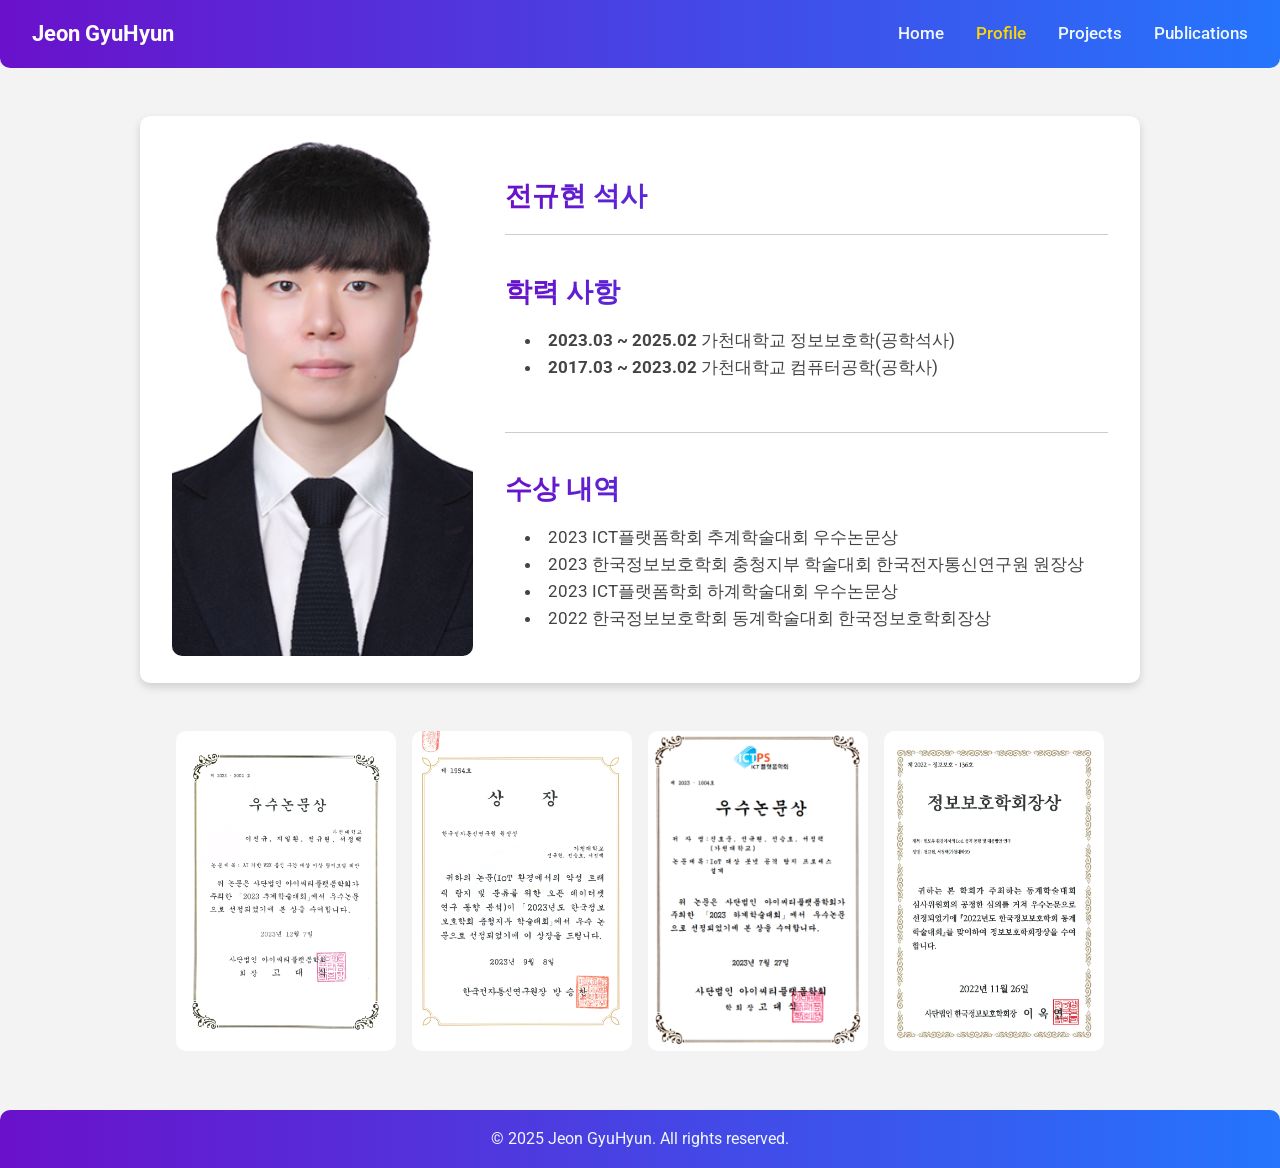
==== profile.html @ 3834010a "Add files via upload" ====
<!DOCTYPE html>
<html lang="en">
<head>
  <meta charset="UTF-8">
  <meta name="viewport" content="width=device-width, initial-scale=1.0">
  <title>Jeon GyuHyun | Profile</title>
  <!-- Google Fonts: Roboto -->
  <link href="https://fonts.googleapis.com/css2?family=Roboto:wght@300;400;500;700&display=swap" rel="stylesheet">
  <link rel="stylesheet" href="style.css">
</head>
<body>
  <!-- Header & Navigation (index.html과 동일) -->
  <header>
    <nav class="navbar">
      <div class="logo">Jeon GyuHyun</div>
      <ul class="nav-links" id="navLinks">
        <li><a href="index.html">Home</a></li>
        <li><a href="profile.html" class="active">Profile</a></li>
        <li><a href="projects.html">Projects</a></li>
        <li><a href="publications.html">Publications</a></li>
      </ul>
      <div class="hamburger" id="hamburger">☰</div>
    </nav>
  </header>

  <!-- Profile Section -->
  <section class="profile">
    <div class="profile-container">
      <!-- 왼쪽: 사진 -->
      <div class="profile-left">
        <img src="picture/picture11.jpg" alt="Profile Picture">
        
      </div>
      
      <!-- 오른쪽: 학력 & 수상 -->
      <div class="profile-right">
        <br>
        <h2>전규현 석사</h2>
        <hr class="divider">

        <h2>학력 사항</h2>
        <ul>
<ul>
  <li style="padding-left: 2ch;"><b>2023.03 ~ 2025.02</b> 가천대학교 정보보호학(공학석사)</li>
  <li style="padding-left: 2ch;"><b>2017.03 ~ 2023.02</b> 가천대학교 컴퓨터공학(공학사)</li>
</ul>
        </ul>
        <hr class="divider">
        
        <h2>수상 내역</h2>
        <ul>
          <li style="padding-left: 2ch;">2023 ICT플랫폼학회 추계학술대회 우수논문상</li>
          <li style="padding-left: 2ch;">2023 한국정보보호학회 충청지부 학술대회 한국전자통신연구원 원장상</li>
          <li style="padding-left: 2ch;">2023 ICT플랫폼학회 하계학술대회 우수논문상</li>
          <li style="padding-left: 2ch;">2022 한국정보보호학회 동계학술대회 한국정보호학회장상</li>
          
        </ul>
        
      </div>
      
    </div>
    <br>
  </section>
<!-- Project Images Section -->
<section class="project-images">
  <div class="image-container">
    <img src="picture/picture12.png" alt="Project 12">
    <img src="picture/picture13.png" alt="Project 13">
    <img src="picture/picture14.png" alt="Project 14">
    <img src="picture/picture15.png" alt="Project 15">
  </div>
</section>

<br>
  <!-- Footer -->
  <footer>
    <p>© 2025 Jeon GyuHyun. All rights reserved.</p>
  </footer>

  <!-- JS: Hamburger Menu -->
  <script>
    const hamburger = document.getElementById("hamburger");
    const navLinks = document.getElementById("navLinks");
    hamburger.addEventListener("click", () => {
      navLinks.classList.toggle("active");
    });
  </script>
</body>
</html>
---- style.css ----
/* Global */
* {
    margin: 0;
    padding: 0;
    box-sizing: border-box;
  }
  
/* 주요 섹션에 그림자와 여백 적용 */
.hero, 
.about, 
.research, 
.profile {
    box-shadow: 0 4px 8px rgba(0,0,0,0.15); /* 그림자 더 굵게 */
    border-radius: 10px; /* 모서리 둥글게 */
    padding: 2rem; /* 안쪽 여백 추가 */
    background-color: #fff; /* 그림자 대비 */
    margin-bottom: 2rem; /* 아래 여백 확보 */
}
  
  body {
    font-family: 'Roboto', sans-serif;
    color: #333;
    background: #f3f3f3;
    line-height: 1.6;
    font-size: 1.05rem; /* 기존보다 조금 크게 */
    padding-top: 68px; /* navbar 높이에 맞춰 padding 조정 */
    
    
  }
  
  /* Navbar */
  .navbar {
    display: flex;
    justify-content: space-between;
    align-items: center;
    background: linear-gradient(90deg, #6a11cb, #2575fc);
    padding: 1rem 2rem;
    position: fixed;   /* sticky → fixed 변경 */
    top: 0;
    left: 0;
    width: 100%;       /* 화면 전체 폭 차지 */
    z-index: 1000;
    border-radius: 0 0 10px 10px;
}
  
  .logo {
    color: #fff;
    font-weight: 700;
    font-size: 1.4rem; /* 로고 폰트 살짝 확대 */
  }
  
  .nav-links {
    list-style: none;
    display: flex;
    gap: 2rem;
  }
  
  .nav-links a {
    text-decoration: none;
    color: #f0f8ff;
    font-weight: 500;
    transition: color 0.3s ease;
  }
  
  .nav-links a:hover,
  .nav-links a.active {
    color: #ffd700;
  }
  
  .hamburger {
    display: none;
    font-size: 1.8rem;
    color: #fff;
    cursor: pointer;
  }
  
/* Hero Section */
.hero {
    text-align: center;
    padding: 3rem 2rem; /* 여백 더 줄임 */
    background: linear-gradient(135deg, #00c6ff, #0072ff);
    color: white;
  }
  /* Hero Highlight */
.hero .highlight {
    background: linear-gradient(90deg, #ff7e5f, #feb47b); /* 그라데이션 배경 */
    -webkit-background-clip: text;
    -webkit-text-fill-color: transparent;
    font-weight: 700;
}

  .hero h1 {
    font-size: 2.7rem;
    margin-bottom: 0.8rem;
    font-weight: 700;
  }
  
  .hero p {
    font-size: 1.3rem;
  }
  
/* Slider Section */
.slider {
    position: relative;
    max-width: 900px;
    margin: 2rem auto;
    overflow: hidden;
    border-radius: 10px;
    /* 이미지 비율에 따라 높이 자동 조정 */
}

.slides {
    display: flex;
    transition: transform 0.5s ease-in-out;
}

.slides img {
    width: 100%;      /* 컨테이너 폭에 맞춤 */
    height: auto;     /* 비율 유지 */
    max-height: 450px; /* 최대 높이 제한 */
    flex-shrink: 0;
    display: block;
    border-radius: 10px;
    object-fit: contain; /* 세로로 긴 이미지도 잘리지 않고 보여줌 */
}
  
  /* 좌우 버튼 */
  .prev, .next {
    position: absolute;
    top: 50%;
    transform: translateY(-50%);
    background-color: rgba(0,0,0,0.5);
    color: white;
    border: none;
    padding: 0.5rem 1rem;
    cursor: pointer;
    border-radius: 5px;
  }
  
  .prev { left: 10px; }
  .next { right: 10px; }
  
  .prev:hover, .next:hover {
    background-color: rgba(0,0,0,0.8);
  }
  
  /* 도트 버튼 */
  .dots {
    text-align: center;
    margin-top: 1rem;
  }
  
  .dot {
    display: inline-block;
    width: 12px;
    height: 12px;
    margin: 0 5px;
    background-color: #bbb;
    border-radius: 50%;
    cursor: pointer;
    transition: background-color 0.3s;
  }
  
  .dot.active {
    background-color: #717171;
  }
  
  /* Responsive */
  @media (max-width: 768px) {
    .slides img {
      max-height: 250px;
      width: 100%;
      height: auto;
    }
  }
  
  /* About Section */
  .about, .research {
    max-width: 900px;
    margin: 3rem auto;
    padding: 0 2rem;
    font-size: 1.05rem; /* 전체 폰트 확대 */
  }
  
  .about h2, .research h2 {
    font-size: 1.9rem; /* 제목 확대 */
    margin-bottom: 1rem;
    background: linear-gradient(90deg, #6a11cb, #2575fc);
    -webkit-background-clip: text;
    -webkit-text-fill-color: transparent;
  }
  
  .about p, .research ul {
    font-size: 1.05rem;
    color: #444;
  }
  
  .research ul {
    list-style: disc inside;
  }
  
  /* Footer */
  footer {
    text-align: center;
    padding: 1rem;
    background: linear-gradient(90deg, #6a11cb, #2575fc);
    color: #f0f8ff;
    font-size: 1rem; /* 전체 폰트 확대 */
    border-radius: 10px 10px 0 0;
  }
  
  /* Responsive */
  @media (max-width: 768px) {
    .nav-links {
      position: absolute;
      top: 70px;
      right: 0;
      background: linear-gradient(90deg, #6a11cb, #2575fc);
      flex-direction: column;
      width: 220px;
      display: none;
      padding: 1rem;
      border-radius: 8px;
    }
  
    .nav-links.active {
      display: flex;
    }
  
    .hamburger {
      display: block;
    }
  
    .hero h1 {
      font-size: 2.3rem; /* 모바일에서도 폰트 조정 */
    }
  
    .hero p {
      font-size: 1.1rem;
    }
  }
  
  /* Profile Section */
.profile {
    max-width: 1000px;
    margin: 3rem auto;
    padding: 0 2rem;
}

.profile-container {
    display: flex;
    gap: 2rem;
    align-items: stretch; /* 컨테이너 높이 맞춤 */
}

.profile-left {
    flex: 1;
}

.profile-left img {
    width: 100%;
    height: 100%;
    object-fit: cover;
    border-radius: 10px;
    display: block; /* inline-block으로 생기는 간격 제거 */
}

.profile-right {
    flex: 2;
    display: flex;
    flex-direction: column;
    justify-content: center; /* 수직 중앙 정렬 */
}

.profile-right h2 {
    font-size: 1.7rem;
    margin-bottom: 0.8rem;
    background: linear-gradient(90deg, #6a11cb, #2575fc);
    -webkit-background-clip: text;
    -webkit-text-fill-color: transparent;
}

.profile-right ul {
    list-style: disc inside;
    margin-bottom: 1.5rem;
    font-size: 1.05rem;
    color: #444;
}

/* Responsive: 모바일에서는 세로 정렬 */
@media (max-width: 768px) {
    .profile-container {
        flex-direction: column;
        align-items: center;
    }

    .profile-right h2 {
        text-align: center;
    }

    .profile-right ul {
        text-align: left;
    }

    .profile-left img {
        max-width: 300px;
        margin-bottom: 2rem;
    }
}

.publication {
    max-width: 1000px;
    margin: 1rem auto;
    padding: 0 2rem;
    
}

.publication h2 {
    font-size: 1.7rem;
    margin-bottom: 1rem;
    background: linear-gradient(90deg, #6a11cb, #2575fc);
    -webkit-background-clip: text;
    -webkit-text-fill-color: transparent;
}

.publication table {
    width: 100%;
    border-collapse: collapse;
    margin-bottom: 2rem;
    background-color: #fff;
    box-shadow: 0 4px 8px rgba(0,0,0,0.1);
    border-radius: 8px;
    overflow: hidden;
    border: 1px solid #c0c0c0;
    font-family: 'Malgun Gothic', '맑은 고딕', sans-serif; /* 전체 테이블 글꼴 */
}

.publication th, 
.publication td {
    padding: 0.8rem;
    text-align: center;
    border: 1px solid #c0c0c0;
}

.publication td:nth-child(2),
.publication th:nth-child(2) {
  min-width: 120px;  /* 원하는 최소 너비 설정 */
}

.publication th {
    background-color: #dceaff;
    font-weight: 700; /* 볼드체 */
    font-family: 'Malgun Gothic', '맑은 고딕', sans-serif; /* 헤더도 맑은 고딕 */
}

.publication tr:last-child td {
    border-bottom: 1px solid #c0c0c0; /* 마지막 행 선 유지 */
}

.publication tbody td {
    font-size: 0.9rem; /* 기본보다 약간 작게 */
    padding: 0.4rem 0.6rem; /* 위아래, 좌우 여백 축소 */
}

.publication th {
    padding: 0.6rem 0.8rem; /* 헤더 여백은 약간 유지 */
}

/* 모바일 반응형 */
@media (max-width: 768px) {
    .publication table, .publication th, .publication td {
        display: block;
        width: 100%;
    }
    .publication th {
        background-color: transparent;
        font-weight: 700;
    }
    .publication td {
        border: none;
        padding-left: 50%;
        position: relative;
    }
    .publication td::before {
        content: attr(data-label);
        position: absolute;
        left: 0;
        width: 50%;
        padding-left: 0.8rem;
        font-weight: 700;
        white-space: nowrap;
    }
}

    /* Publication list styling */
.publication-list {
  list-style: disc;       /* bullet 사용 */
  list-style-position: outside;  /* 밖으로 배치 */
  padding-left: 2em;      /* bullet과 글자 들여쓰기 */
  margin-bottom: 2rem;
}

.publication-list li {
  font-size: 0.9em;
  line-height: 1.5;
}

    .publication-list li strong {
      font-weight: bold;      /* 전규현 / GyuHyun Jeon 볼드체 */
    }

    h2 {
      margin-top: 2rem;
      margin-bottom: 1rem;
    }

    .project-images {
    max-width: 1000px;
    margin: 2rem auto;
}

.project-images .image-container {
    display: flex;
    gap: 1rem;          /* 사진 사이 간격 */
    justify-content: center; /* 가운데 정렬 */
    flex-wrap: wrap;     /* 화면 좁으면 자동 줄바꿈 */
}

.project-images .image-container img {
    width: 22%;          /* 4장 나란히 보여주기 */
    height: auto;
    border-radius: 10px;
    object-fit: cover;
}

.divider {
  border: none;
  border-top: 1px solid #ccc; /* 연한 회색 줄 */
  margin: 0.2rem 0;             /* 위아래 여백 */
}
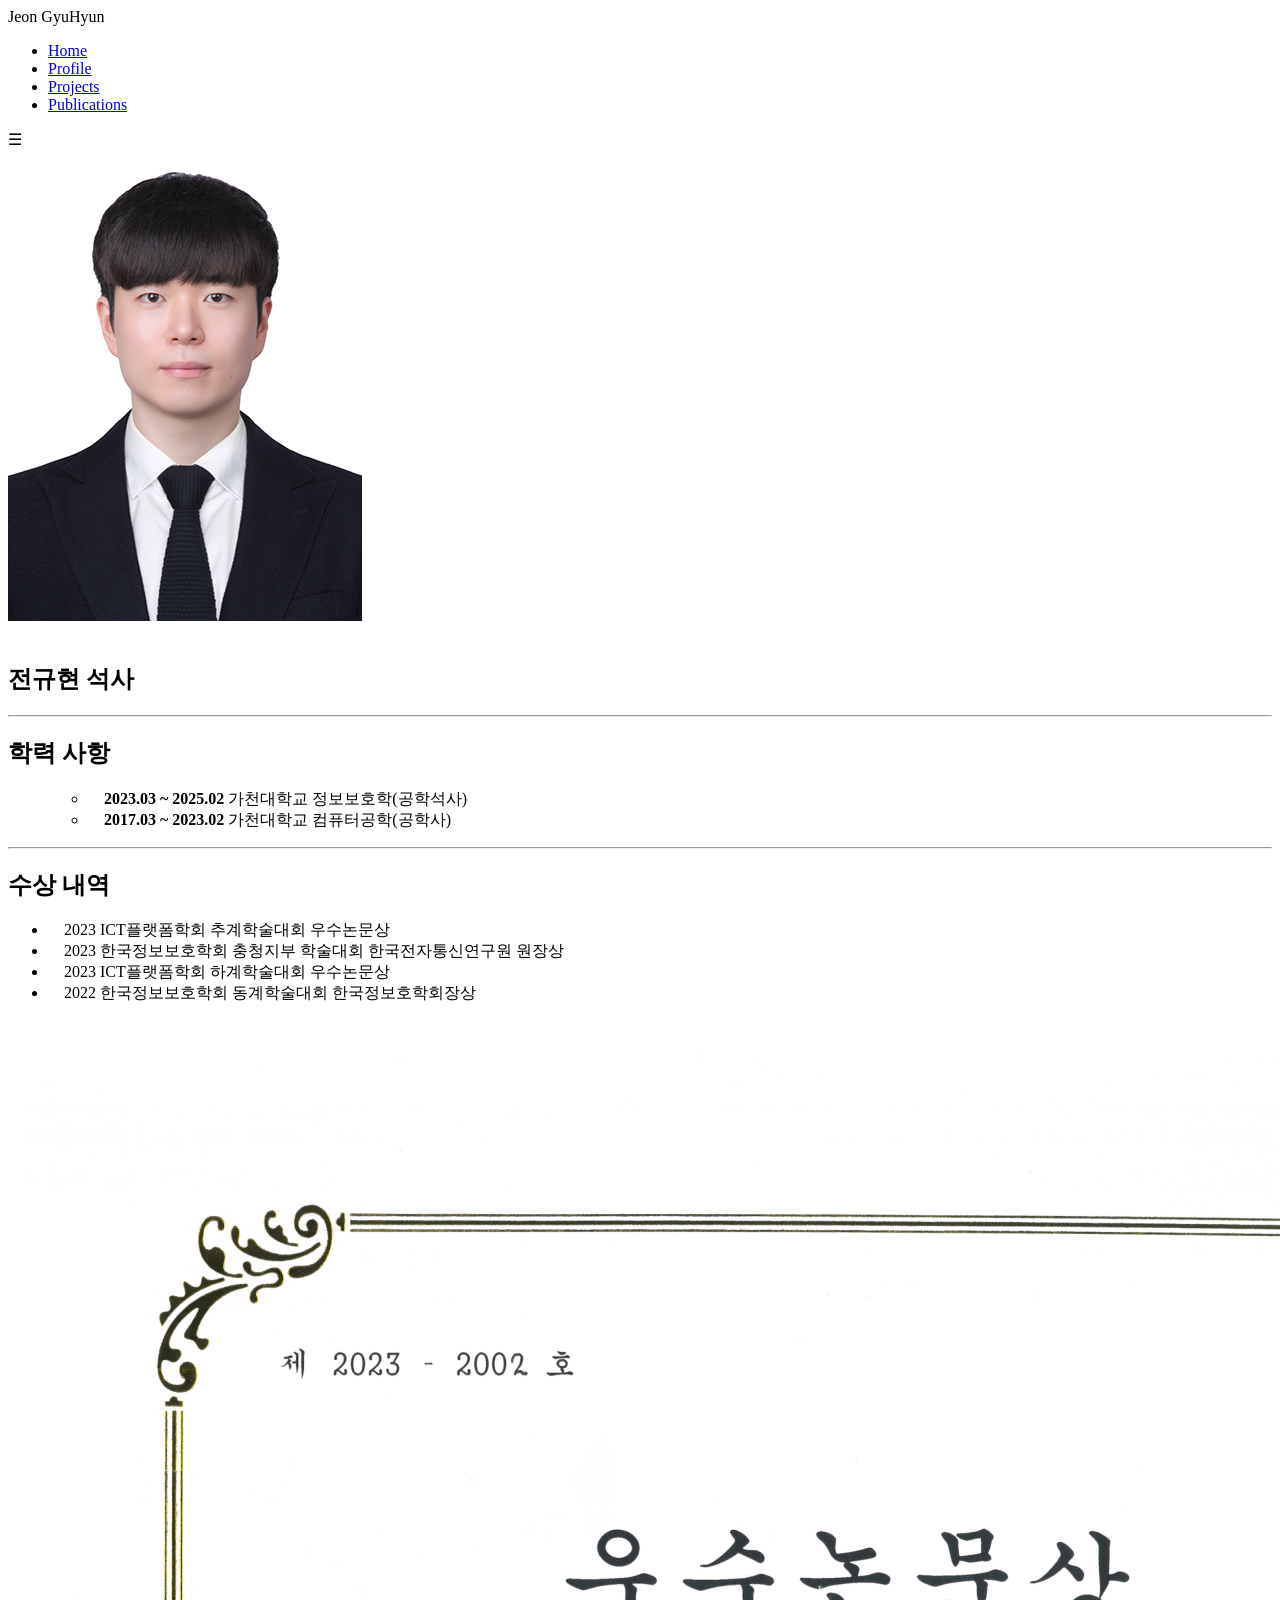
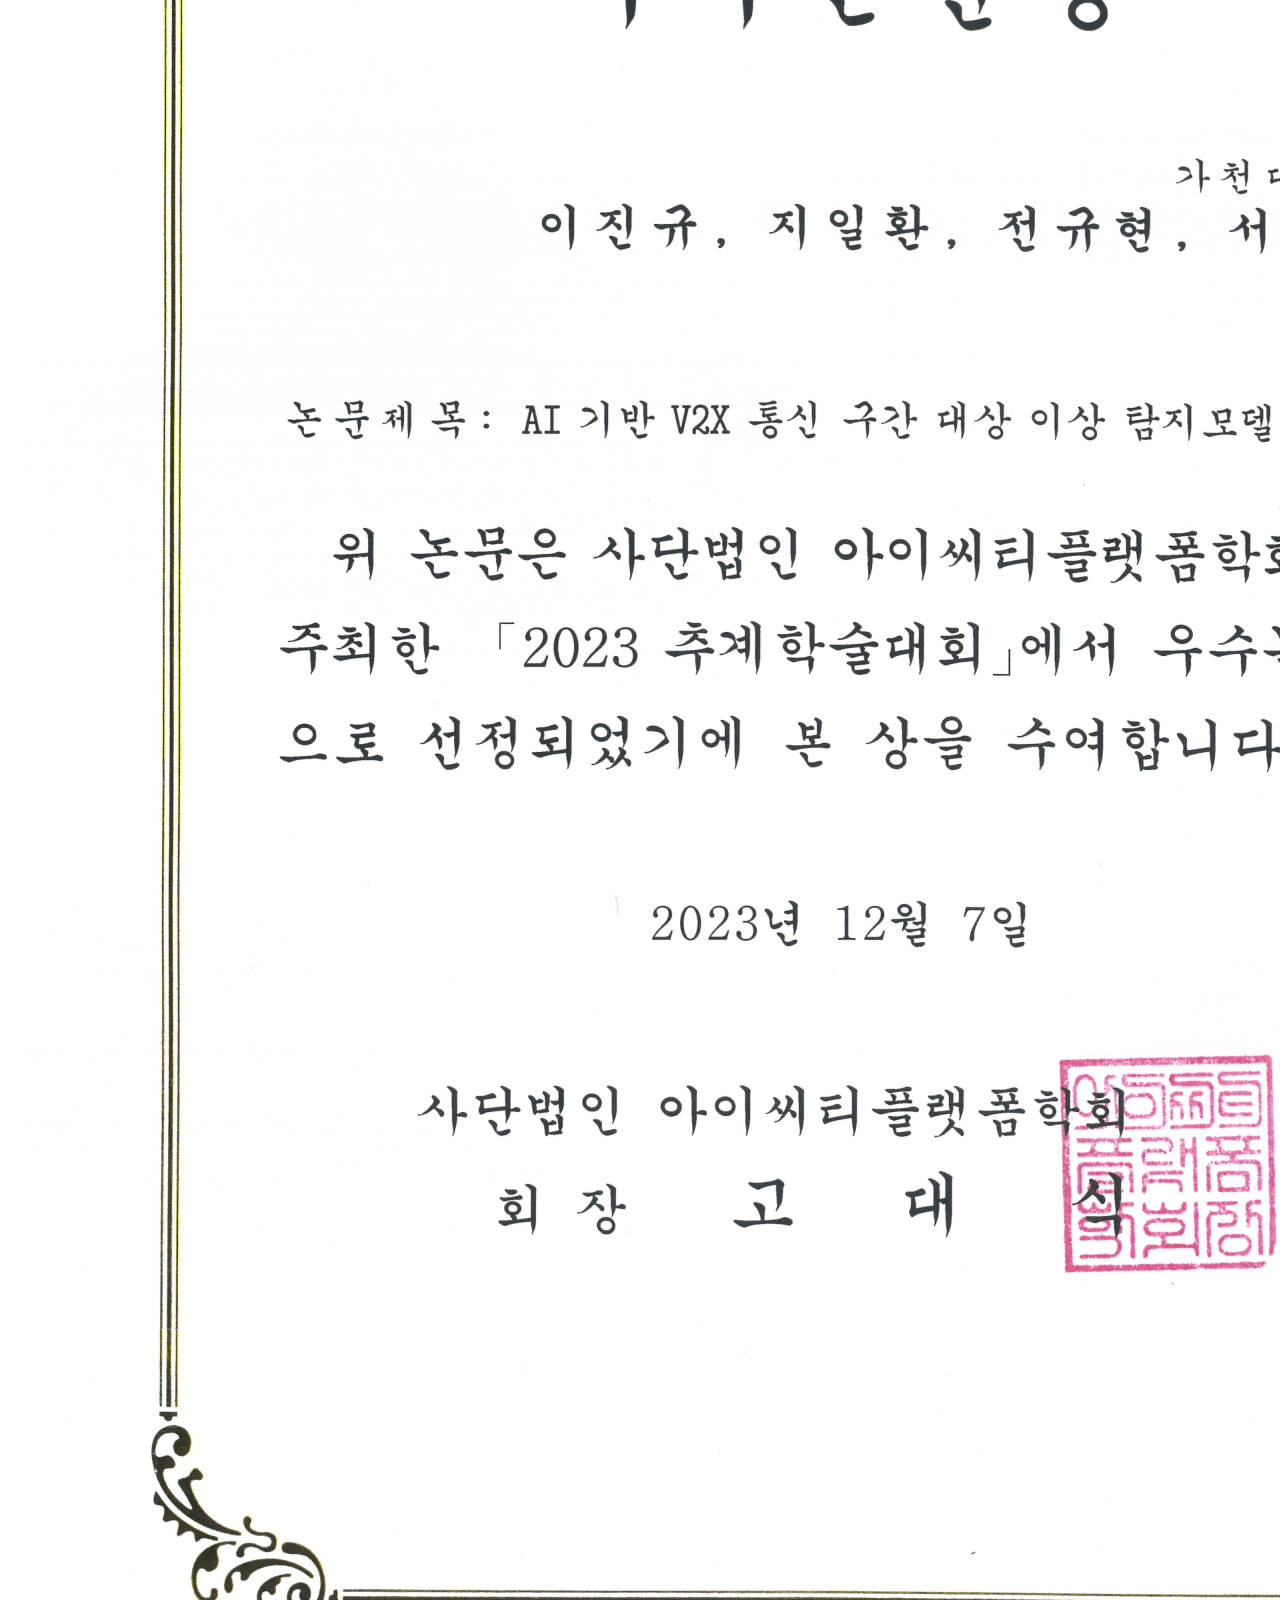
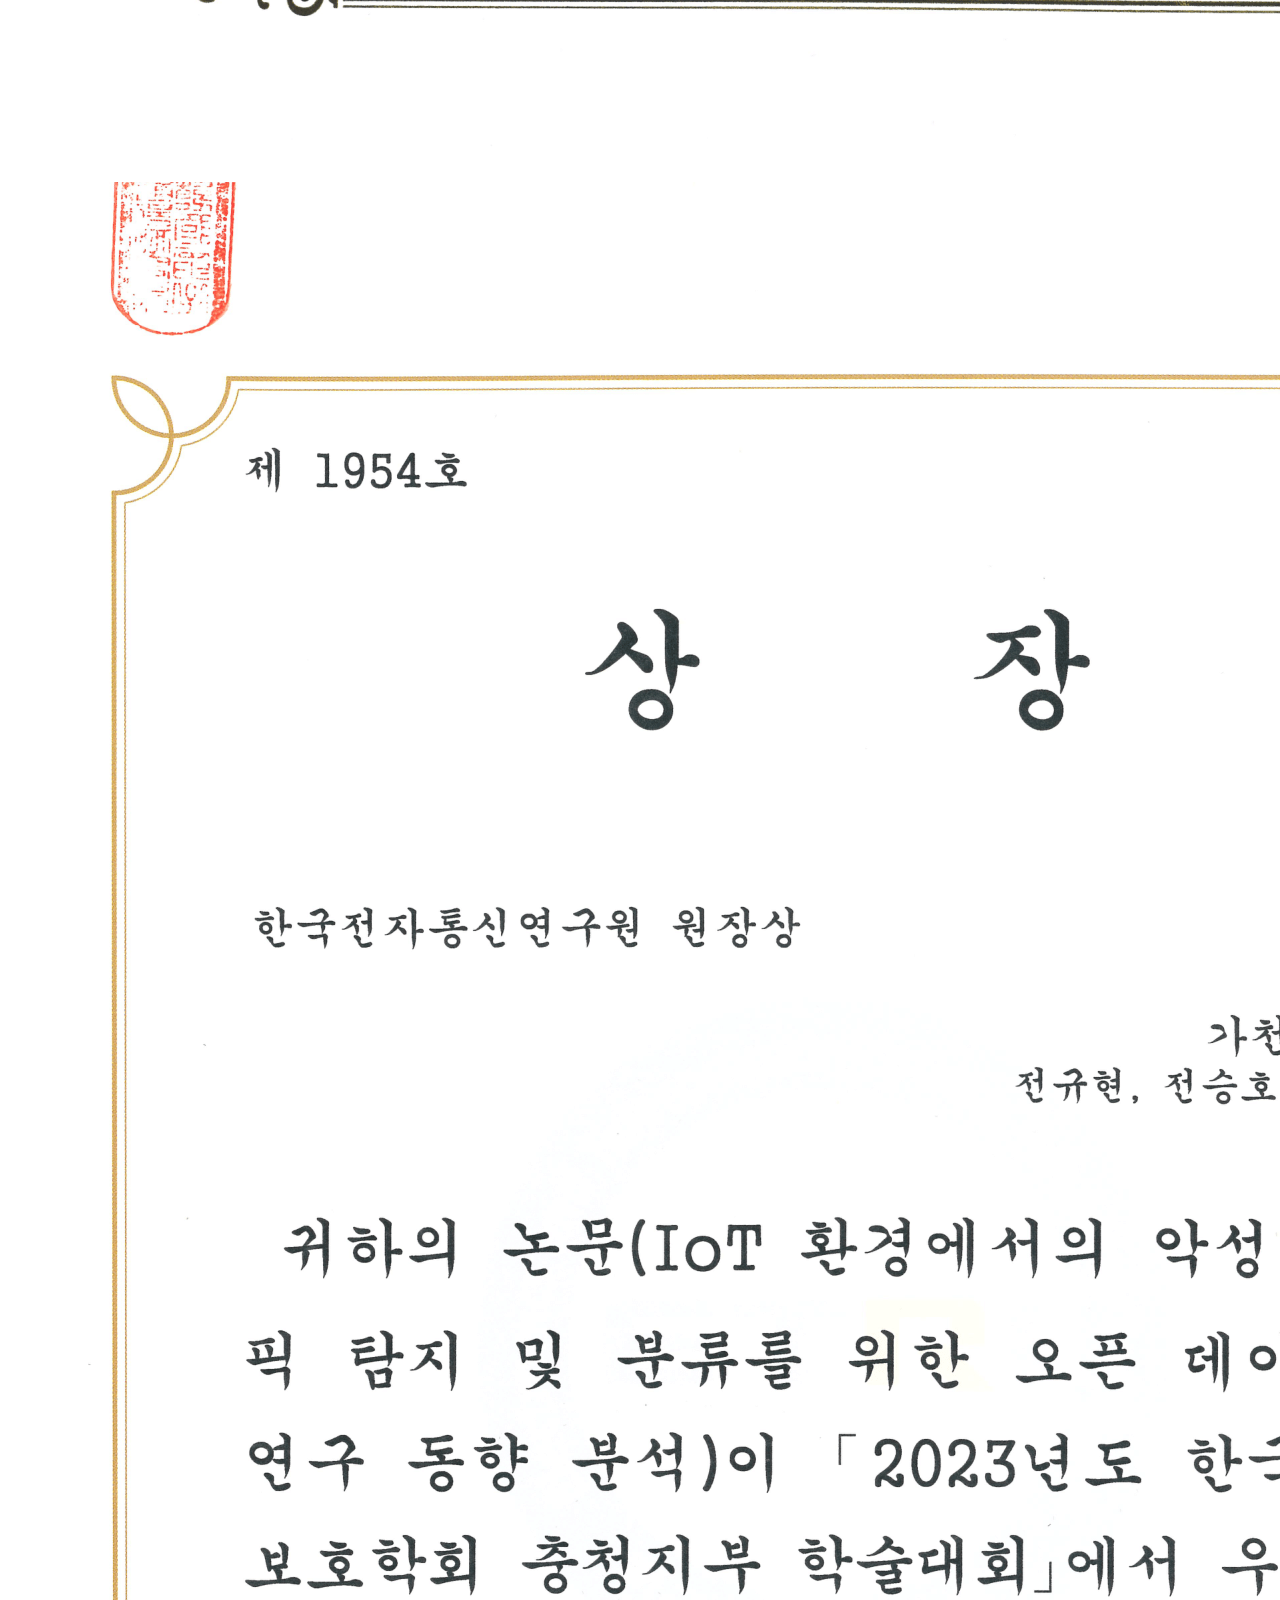
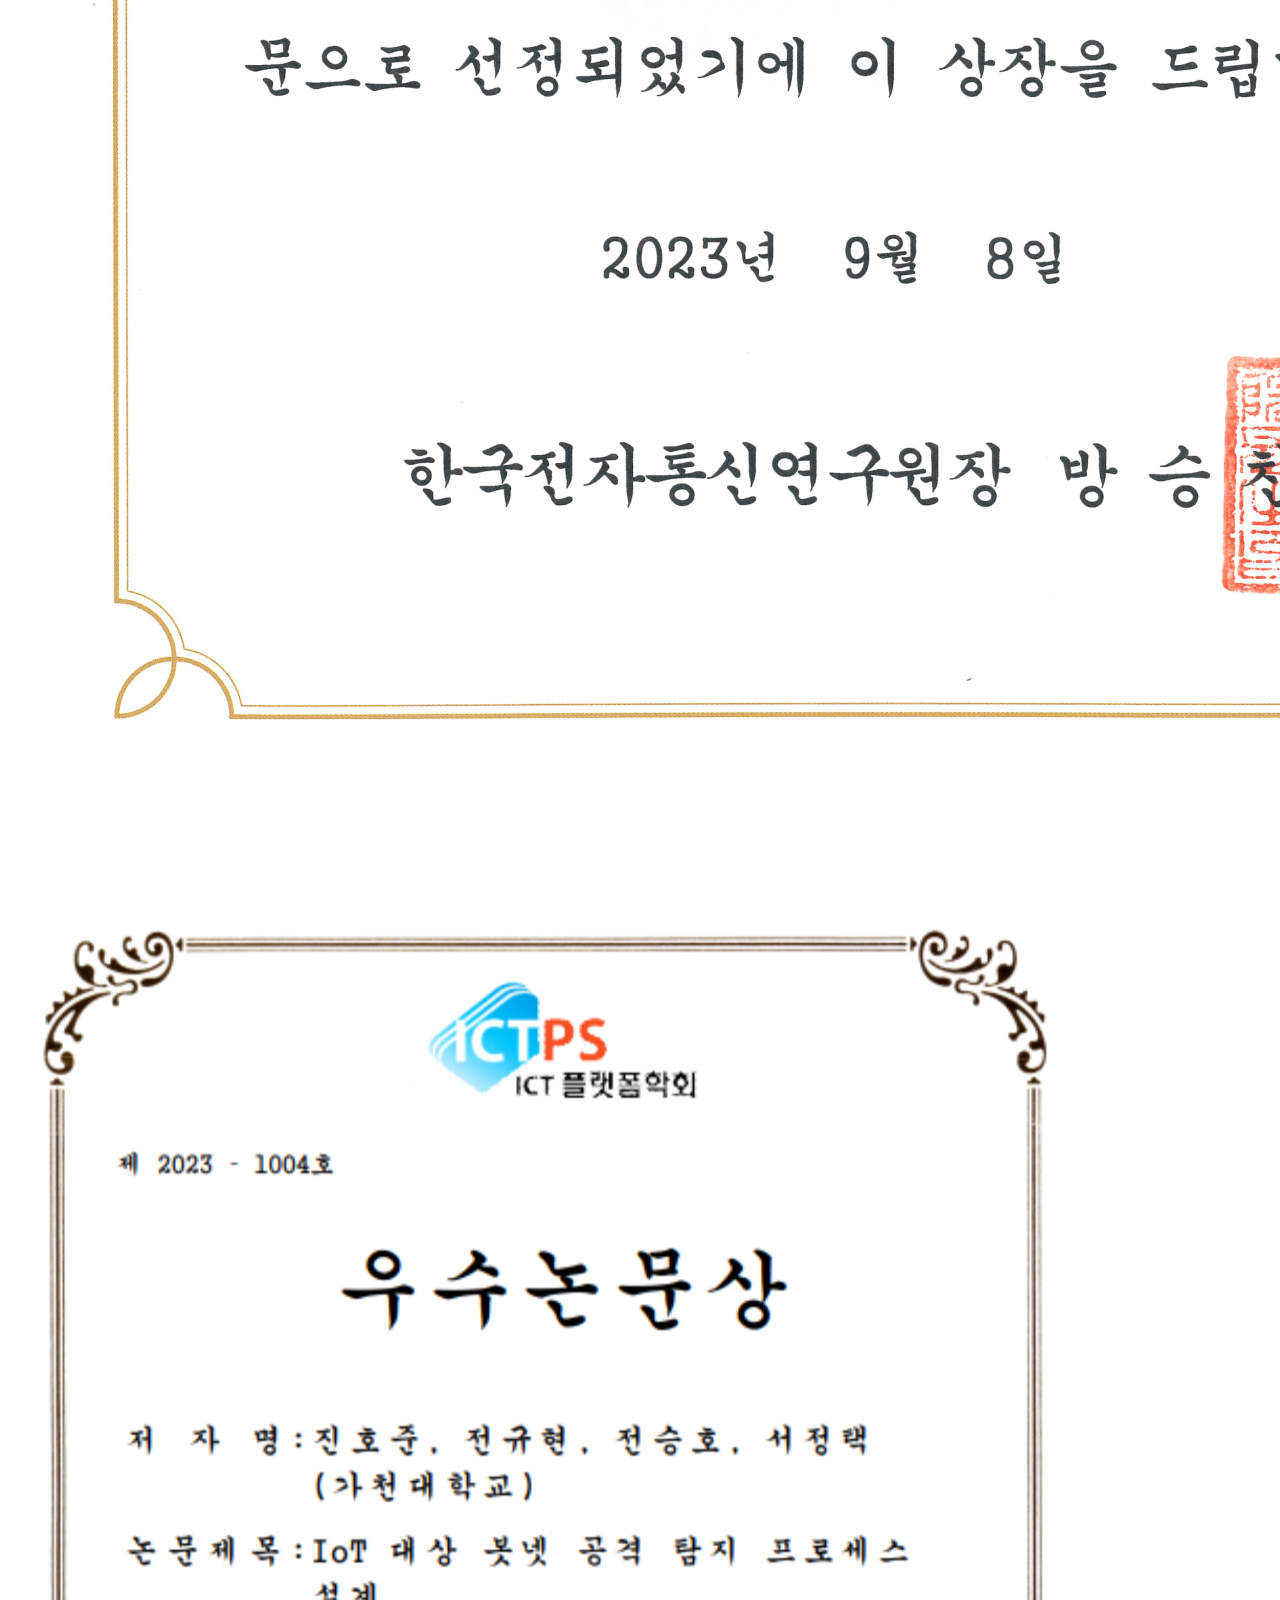
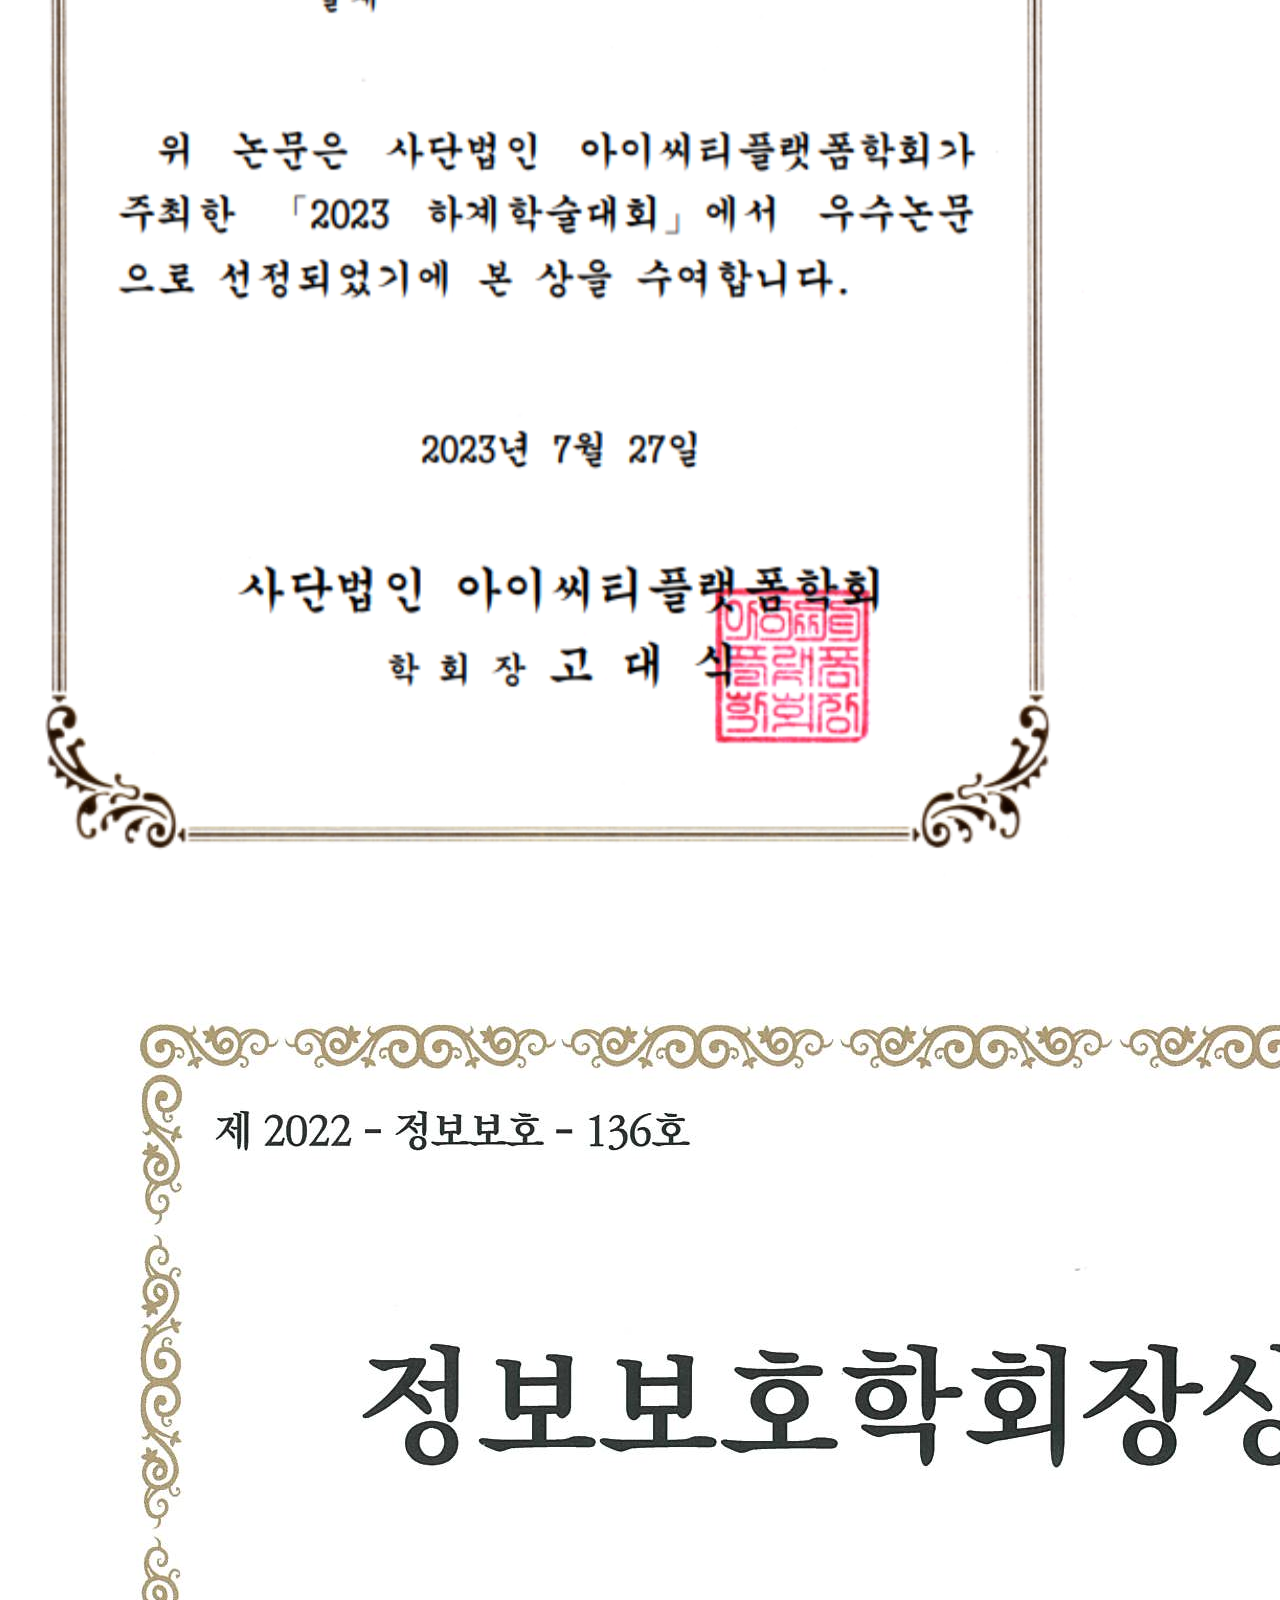
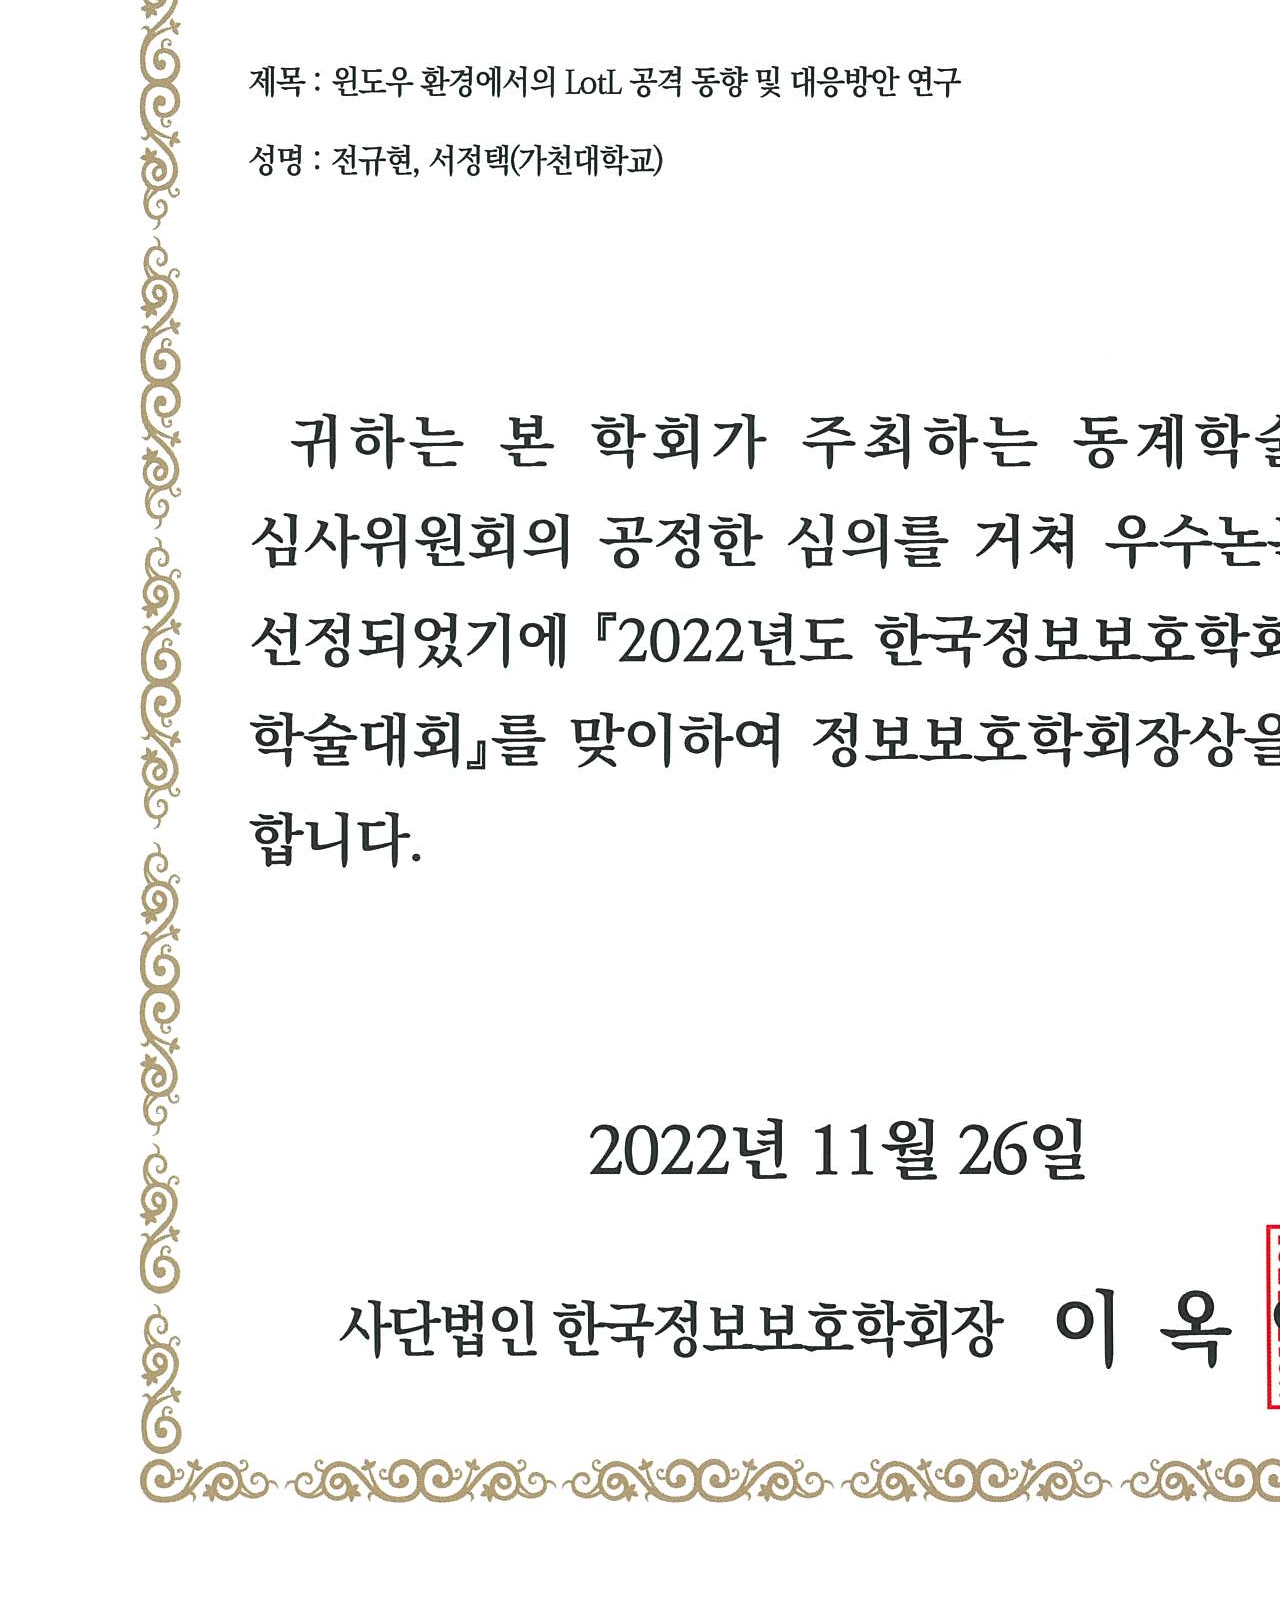
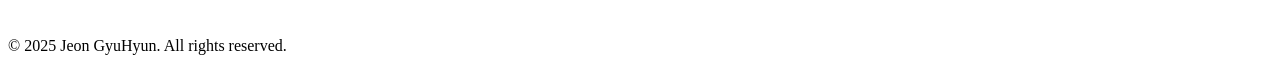
==== commit efc322d7: "Add files via upload" ====
--- a/profile.html
+++ b/profile.html
@@ -84,6 +84,10 @@
     hamburger.addEventListener("click", () => {
       navLinks.classList.toggle("active");
     });
+  document.querySelector('.logo').addEventListener('click', function() {
+    window.location.href = 'https://jghyun.github.io/';
+  });
+    
   </script>
 </body>
 </html>
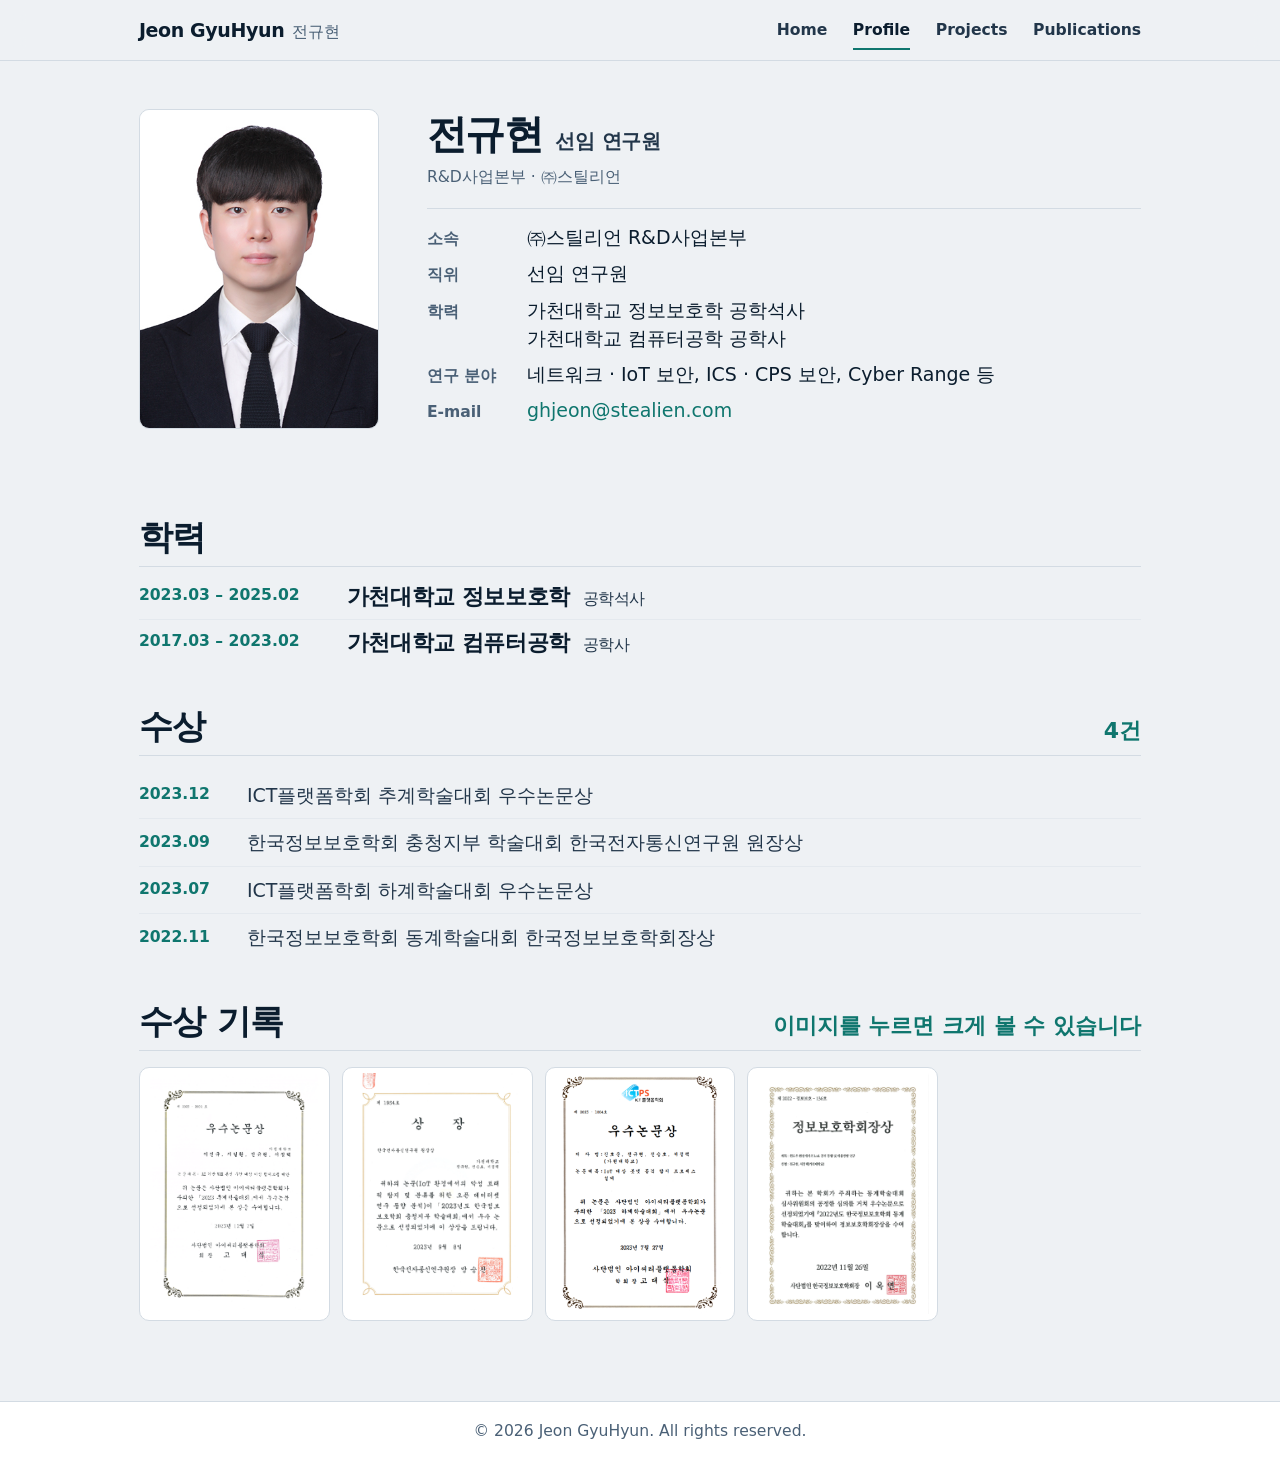
==== commit cf5e586b: "Add files via upload" ====
--- a/profile.html
+++ b/profile.html
@@ -1,93 +1,143 @@
-<!DOCTYPE html>
-<html lang="en">
-<head>
-  <meta charset="UTF-8">
-  <meta name="viewport" content="width=device-width, initial-scale=1.0">
-  <title>Jeon GyuHyun | Profile</title>
-  <!-- Google Fonts: Roboto -->
-  <link href="https://fonts.googleapis.com/css2?family=Roboto:wght@300;400;500;700&display=swap" rel="stylesheet">
-  <link rel="stylesheet" href="style.css">
-</head>
-<body>
-  <!-- Header & Navigation (index.html과 동일) -->
-  <header>
-    <nav class="navbar">
-      <div class="logo">Jeon GyuHyun</div>
-      <ul class="nav-links" id="navLinks">
-        <li><a href="index.html">Home</a></li>
-        <li><a href="profile.html" class="active">Profile</a></li>
-        <li><a href="projects.html">Projects</a></li>
-        <li><a href="publications.html">Publications</a></li>
-      </ul>
-      <div class="hamburger" id="hamburger">☰</div>
-    </nav>
-  </header>
-
-  <!-- Profile Section -->
-  <section class="profile">
-    <div class="profile-container">
-      <!-- 왼쪽: 사진 -->
-      <div class="profile-left">
-        <img src="picture/picture11.jpg" alt="Profile Picture">
-        
-      </div>
-      
-      <!-- 오른쪽: 학력 & 수상 -->
-      <div class="profile-right">
-        <br>
-        <h2>전규현 석사</h2>
-        <hr class="divider">
-
-        <h2>학력 사항</h2>
-        <ul>
-<ul>
-  <li style="padding-left: 2ch;"><b>2023.03 ~ 2025.02</b> 가천대학교 정보보호학(공학석사)</li>
-  <li style="padding-left: 2ch;"><b>2017.03 ~ 2023.02</b> 가천대학교 컴퓨터공학(공학사)</li>
-</ul>
-        </ul>
-        <hr class="divider">
-        
-        <h2>수상 내역</h2>
-        <ul>
-          <li style="padding-left: 2ch;">2023 ICT플랫폼학회 추계학술대회 우수논문상</li>
-          <li style="padding-left: 2ch;">2023 한국정보보호학회 충청지부 학술대회 한국전자통신연구원 원장상</li>
-          <li style="padding-left: 2ch;">2023 ICT플랫폼학회 하계학술대회 우수논문상</li>
-          <li style="padding-left: 2ch;">2022 한국정보보호학회 동계학술대회 한국정보호학회장상</li>
-          
-        </ul>
-        
-      </div>
-      
-    </div>
-    <br>
-  </section>
-<!-- Project Images Section -->
-<section class="project-images">
-  <div class="image-container">
-    <img src="picture/picture12.png" alt="Project 12">
-    <img src="picture/picture13.png" alt="Project 13">
-    <img src="picture/picture14.png" alt="Project 14">
-    <img src="picture/picture15.png" alt="Project 15">
-  </div>
-</section>
-
-<br>
-  <!-- Footer -->
-  <footer>
-    <p>© 2025 Jeon GyuHyun. All rights reserved.</p>
-  </footer>
-
-  <!-- JS: Hamburger Menu -->
-  <script>
-    const hamburger = document.getElementById("hamburger");
-    const navLinks = document.getElementById("navLinks");
-    hamburger.addEventListener("click", () => {
-      navLinks.classList.toggle("active");
-    });
-  document.querySelector('.logo').addEventListener('click', function() {
-    window.location.href = 'https://jghyun.github.io/';
-  });
-    
-  </script>
-</body>
-</html>+<!DOCTYPE html>
+<html lang="ko">
+<head>
+<meta charset="utf-8">
+<meta name="viewport" content="width=device-width, initial-scale=1">
+<title>전규현 | Profile</title>
+<meta name="description" content="전규현의 학력, 수상 내역 및 활동 기록.">
+<meta name="theme-color" content="#0b1d2e">
+<link rel="stylesheet" href="style.css?v=20260913">
+</head>
+<body>
+
+<a class="skip" href="#main">본문으로 건너뛰기</a>
+
+<header class="bar">
+  <div class="wrap bar__inner">
+    <a class="brand" href="index.html">Jeon GyuHyun <span>전규현</span></a>
+
+    <button class="nav-toggle" type="button" data-nav-toggle aria-expanded="false" aria-controls="site-nav" aria-label="메뉴 열기">
+      <span></span>
+    </button>
+
+    <nav class="nav" id="site-nav" aria-label="주요 메뉴">
+      <ul>
+        <li><a href="index.html">Home</a></li>
+        <li><a href="profile.html" aria-current="page">Profile</a></li>
+        <li><a href="projects.html">Projects</a></li>
+        <li><a href="publications.html">Publications</a></li>
+      </ul>
+    </nav>
+  </div>
+</header>
+<div class="scrim" data-scrim aria-hidden="true"></div>
+
+<main id="main">
+
+  <div class="wrap pcard">
+    <img class="pcard__photo" src="picture/picture11.jpg" alt="전규현 프로필 사진">
+
+    <div>
+      <h1 class="pcard__name">전규현 <span class="pcard__title">선임 연구원</span></h1>
+      <p class="pcard__role">R&amp;D사업본부 · ㈜스틸리언</p>
+      <dl class="pcard__info">
+        <div><dt>소속</dt><dd>㈜스틸리언 R&amp;D사업본부</dd></div>
+        <div><dt>직위</dt><dd>선임 연구원</dd></div>
+        <div><dt>학력</dt><dd>가천대학교 정보보호학 공학석사<br>가천대학교 컴퓨터공학 공학사</dd></div>
+        <div><dt>연구 분야</dt><dd>네트워크 · IoT 보안, ICS · CPS 보안, Cyber Range 등</dd></div>
+        <div><dt>E-mail</dt><dd><span class="email">ghjeon@stealien.com</span></dd></div>
+      </dl>
+    </div>
+  </div>
+
+  <section class="section">
+    <div class="wrap">
+      <div class="section__head">
+        <h2>학력</h2>
+      </div>
+
+      <ul class="timeline">
+        <li>
+          <time datetime="2023-03/2025-02">2023.03 &ndash; 2025.02</time>
+          <div>
+            <h3>가천대학교 정보보호학 <span class="degree">공학석사</span></h3>
+          </div>
+        </li>
+        <li>
+          <time datetime="2017-03/2023-02">2017.03 &ndash; 2023.02</time>
+          <div>
+            <h3>가천대학교 컴퓨터공학 <span class="degree">공학사</span></h3>
+          </div>
+        </li>
+      </ul>
+    </div>
+  </section>
+
+  <section class="section">
+    <div class="wrap">
+      <div class="section__head">
+        <h2>수상</h2>
+        <p>4건</p>
+      </div>
+
+      <ul class="awards">
+        <li>
+          <b class="num">2023.12</b>
+          <span>ICT플랫폼학회 추계학술대회 우수논문상</span>
+        </li>
+        <li>
+          <b class="num">2023.09</b>
+          <span>한국정보보호학회 충청지부 학술대회 한국전자통신연구원 원장상</span>
+        </li>
+        <li>
+          <b class="num">2023.07</b>
+          <span>ICT플랫폼학회 하계학술대회 우수논문상</span>
+        </li>
+        <li>
+          <b class="num">2022.11</b>
+          <span>한국정보보호학회 동계학술대회 한국정보보호학회장상</span>
+        </li>
+      </ul>
+    </div>
+  </section>
+
+  <section class="section">
+    <div class="wrap">
+      <div class="section__head">
+        <h2>수상 기록</h2>
+        <p>이미지를 누르면 크게 볼 수 있습니다</p>
+      </div>
+
+      <div class="gallery" data-gallery>
+        <button type="button" aria-label="기록 사진 1 크게 보기">
+          <img src="picture/picture12.png" alt="2023 ICT플랫폼학회 추계학술대회 우수논문상" loading="lazy">
+        </button>
+        <button type="button" aria-label="기록 사진 2 크게 보기">
+          <img src="picture/picture13.png" alt="2023 한국정보보호학회 충청지부 학술대회 한국전자통신연구원 원장상" loading="lazy">
+        </button>
+        <button type="button" aria-label="기록 사진 3 크게 보기">
+          <img src="picture/picture14.png" alt="2023 ICT플랫폼학회 하계학술대회 우수논문상" loading="lazy">
+        </button>
+        <button type="button" aria-label="기록 사진 4 크게 보기">
+          <img src="picture/picture15.png" alt="2022 한국정보보호학회 동계학술대회 정보보호학회장상" loading="lazy">
+        </button>
+      </div>
+    </div>
+  </section>
+
+</main>
+
+<dialog class="lightbox" data-lightbox aria-label="사진 크게 보기">
+  <button class="lightbox__close" type="button" aria-label="닫기">&times;</button>
+  <img src="" alt="">
+</dialog>
+
+<footer class="foot">
+  <div class="wrap foot__inner">
+    <p>© 2026 Jeon GyuHyun. All rights reserved.</p>
+  </div>
+</footer>
+
+<script src="app.js?v=20260913" defer></script>
+</body>
+</html>
--- a/style.css
+++ b/style.css
@@ -0,0 +1,878 @@
+@import url("https://cdn.jsdelivr.net/gh/orioncactus/pretendard@v1.3.9/dist/web/variable/pretendardvariable-dynamic-subset.min.css");
+
+/* =========================================================
+   Tokens
+   ========================================================= */
+:root {
+  /* palette — drafting paper & navy ink */
+  --ink:        #0b1d2e;
+  --ink-70:     #22364a;
+  --ink-45:     #4a6076;
+  --paper:      #eef1f4;
+  --surface:    #ffffff;
+  --rule:       #d3dbe3;
+  --rule-soft:  #e4e9ee;
+  --signal:     #0f766e;
+  --signal-lo:  #e2efed;
+  --signal-up:  #7fd1c4;
+  --mark:       #1d4ed8;
+  --mark-lo:    #e4ecfb;
+
+  /* dark panel */
+  --panel:      #0b1d2e;
+  --panel-2:    #10293d;
+  --panel-text: #e8eef4;
+  --panel-mute: #b5c6d6;
+  --panel-rule: #1e3c55;
+
+  /* type */
+  --sans: "Pretendard Variable", Pretendard, -apple-system, BlinkMacSystemFont,
+          "Apple SD Gothic Neo", "Segoe UI", "Malgun Gothic", system-ui, sans-serif;
+
+  --fs-display: clamp(2.1rem, 0.9rem + 6vw, 5rem);
+  --fs-h2:      clamp(1.5rem, 1.2rem + 1.2vw, 2.1rem);
+  --fs-h3:      clamp(1.15rem, 1.05rem + 0.45vw, 1.375rem);
+  --fs-body:    clamp(1.0625rem, 1rem + 0.25vw, 1.1875rem);
+  --fs-small:   clamp(0.9rem, 0.86rem + 0.15vw, 0.975rem);
+
+  /* layout */
+  --wrap: 68rem;
+  --gutter: clamp(1.125rem, 0.6rem + 2.6vw, 2.75rem);
+  --bar-h: 3.75rem;
+  --radius: 10px;
+}
+
+/* =========================================================
+   Reset & base
+   ========================================================= */
+*, *::before, *::after { box-sizing: border-box; }
+
+html {
+  -webkit-text-size-adjust: 100%;
+  scroll-behavior: smooth;
+  scroll-padding-top: calc(var(--bar-h) + 1rem);
+}
+
+body {
+  margin: 0;
+  background: var(--paper);
+  color: var(--ink);
+  font-family: var(--sans);
+  font-size: var(--fs-body);
+  line-height: 1.6;
+  /* 한글이 단어 중간에서 끊기지 않도록 */
+  word-break: keep-all;
+  overflow-wrap: break-word;
+  -webkit-font-smoothing: antialiased;
+  text-rendering: optimizeLegibility;
+}
+
+body.is-locked { overflow: hidden; }
+
+h1, h2, h3, h4 {
+  margin: 0;
+  line-height: 1.25;
+  letter-spacing: -0.02em;
+  font-weight: 700;
+  word-break: keep-all;
+}
+
+p { margin: 0; }
+ul, ol { margin: 0; padding: 0; list-style: none; }
+img { max-width: 100%; display: block; }
+
+a {
+  color: var(--signal);
+  text-decoration-thickness: 1px;
+  text-underline-offset: 0.2em;
+}
+a:hover { color: var(--ink); }
+
+:focus-visible {
+  outline: 2px solid var(--signal);
+  outline-offset: 3px;
+  border-radius: 3px;
+}
+
+.skip {
+  position: absolute;
+  left: 0.75rem;
+  top: -4rem;
+  z-index: 200;
+  background: var(--ink);
+  color: #fff;
+  padding: 0.6rem 1rem;
+  border-radius: var(--radius);
+  transition: top 0.15s ease;
+}
+.skip:focus { top: 0.75rem; color: #fff; }
+
+.wrap {
+  width: 100%;
+  max-width: var(--wrap);
+  margin-inline: auto;
+  padding-inline: var(--gutter);
+}
+
+.num { font-variant-numeric: tabular-nums; }
+
+/* =========================================================
+   Top bar
+   ========================================================= */
+.bar {
+  position: sticky;
+  top: 0;
+  z-index: 50;
+  background: rgba(238, 241, 244, 0.86);
+  backdrop-filter: saturate(180%) blur(12px);
+  -webkit-backdrop-filter: saturate(180%) blur(12px);
+  border-bottom: 1px solid var(--rule);
+}
+
+.bar__inner {
+  height: var(--bar-h);
+  display: flex;
+  align-items: center;
+  justify-content: space-between;
+  gap: 1rem;
+}
+
+.brand {
+  display: inline-flex;
+  align-items: baseline;
+  gap: 0.5rem;
+  font-weight: 700;
+  letter-spacing: -0.02em;
+  color: var(--ink);
+  text-decoration: none;
+  white-space: nowrap;
+}
+.brand span { color: var(--ink-45); font-weight: 500; font-size: var(--fs-small); }
+
+.nav ul {
+  display: flex;
+  align-items: center;
+  gap: clamp(0.75rem, 2vw, 1.75rem);
+}
+
+.nav a {
+  position: relative;
+  display: block;
+  padding: 0.35rem 0;
+  color: var(--ink-70);
+  font-size: var(--fs-small);
+  font-weight: 600;
+  text-decoration: none;
+  white-space: nowrap;
+}
+.nav a:hover { color: var(--ink); }
+
+.nav a[aria-current="page"] { color: var(--ink); }
+.nav a[aria-current="page"]::after {
+  content: "";
+  position: absolute;
+  left: 0;
+  right: 0;
+  bottom: -0.15rem;
+  height: 2px;
+  background: var(--signal);
+}
+
+.nav-toggle {
+  display: none;
+  width: 2.5rem;
+  height: 2.5rem;
+  padding: 0;
+  border: 1px solid var(--rule);
+  border-radius: 8px;
+  background: var(--surface);
+  color: var(--ink);
+  cursor: pointer;
+}
+.nav-toggle span,
+.nav-toggle span::before,
+.nav-toggle span::after {
+  display: block;
+  width: 18px;
+  height: 1.5px;
+  background: currentColor;
+  transition: transform 0.22s ease, opacity 0.15s ease;
+}
+.nav-toggle span { margin-inline: auto; position: relative; }
+.nav-toggle span::before,
+.nav-toggle span::after { content: ""; position: absolute; left: 0; }
+.nav-toggle span::before { top: -6px; }
+.nav-toggle span::after  { top: 6px; }
+
+.nav-toggle[aria-expanded="true"] span { background: transparent; }
+.nav-toggle[aria-expanded="true"] span::before { transform: translateY(6px) rotate(45deg); }
+.nav-toggle[aria-expanded="true"] span::after  { transform: translateY(-6px) rotate(-45deg); }
+
+.scrim {
+  position: fixed;
+  inset: 0;
+  z-index: 45;
+  background: rgba(11, 29, 46, 0.45);
+  opacity: 0;
+  visibility: hidden;
+  transition: opacity 0.2s ease, visibility 0.2s;
+}
+body.nav-open .scrim { opacity: 1; visibility: visible; }
+
+@media (max-width: 52rem) {
+  .nav-toggle { display: block; }
+
+  .nav {
+    position: fixed;
+    z-index: 60;
+    inset: 0 0 0 auto;
+    width: min(80vw, 19rem);
+    padding: calc(var(--bar-h) + 1.25rem) 1.5rem 2rem;
+    background: var(--surface);
+    border-left: 1px solid var(--rule);
+    transform: translateX(101%);
+    transition: transform 0.26s cubic-bezier(0.32, 0.72, 0, 1);
+    overflow-y: auto;
+  }
+  body.nav-open .nav { transform: translateX(0); }
+
+  .nav ul { display: block; }
+  .nav li + li { border-top: 1px solid var(--rule-soft); }
+  .nav a { padding: 0.9rem 0; font-size: 1.0625rem; }
+  .nav a[aria-current="page"]::after { inset: auto auto 0.55rem 0; width: 1.25rem; right: auto; }
+}
+
+/* =========================================================
+   Hero (index)
+   ========================================================= */
+.hero {
+  position: relative;
+  background: var(--panel);
+  color: var(--panel-text);
+  overflow: hidden;
+  isolation: isolate;
+}
+
+.hero::before {
+  content: "";
+  position: absolute;
+  inset: 0;
+  z-index: -1;
+  background-image:
+    linear-gradient(to right, rgba(127, 209, 196, 0.13) 1px, transparent 1px),
+    linear-gradient(to bottom, rgba(127, 209, 196, 0.13) 1px, transparent 1px);
+  background-size: 2.75rem 2.75rem;
+  -webkit-mask-image: radial-gradient(105% 85% at 78% 8%, #000 0%, transparent 72%);
+  mask-image: radial-gradient(105% 85% at 78% 8%, #000 0%, transparent 72%);
+}
+
+.hero__inner {
+  padding-block: clamp(2.5rem, 1.25rem + 5vw, 4.75rem) clamp(2rem, 1.25rem + 3vw, 3.25rem);
+}
+
+.hero__name {
+  font-size: var(--fs-display);
+  font-weight: 800;
+  letter-spacing: -0.045em;
+  line-height: 1;
+  white-space: nowrap;
+}
+
+.hero__ko {
+  margin-left: 0.3em;
+  font-size: 0.52em;
+  font-weight: 600;
+  color: var(--signal-up);
+  letter-spacing: 0;
+  vertical-align: baseline;
+}
+
+.ongoing,
+.coauthor { color: var(--mark); }
+
+.table tr.is-ongoing .c-period,
+.table tbody tr.is-ongoing:nth-child(even) .c-period {
+  color: var(--mark);
+  background-color: var(--mark-lo);
+  border-right-color: var(--mark);
+}
+@media (max-width: 48rem) {
+  .table tr.is-ongoing .c-period,
+  .table tbody tr.is-ongoing:nth-child(even) .c-period { border-left-color: var(--mark); }
+  .table tr.is-ongoing .c-period::before { color: var(--mark); }
+}
+
+.hero__lede {
+  margin-top: clamp(1rem, 0.8rem + 0.6vw, 1.25rem);
+  font-size: min(1.25rem, 3.9vw);
+  white-space: nowrap;
+  line-height: 1.65;
+  color: #dde6ee;
+}
+
+.hero__actions {
+  display: flex;
+  flex-wrap: wrap;
+  gap: 0.625rem;
+  margin-top: 1.75rem;
+}
+
+.btn {
+  display: inline-flex;
+  align-items: center;
+  gap: 0.5rem;
+  padding: 0.7rem 1.15rem;
+  border: 1px solid transparent;
+  border-radius: 8px;
+  font-size: var(--fs-small);
+  font-weight: 600;
+  text-decoration: none;
+  cursor: pointer;
+  transition: background-color 0.15s ease, border-color 0.15s ease, color 0.15s ease;
+}
+.btn--solid { background: var(--signal-up); color: #06251f; }
+.btn--solid:hover { background: #a5e1d7; color: #06251f; }
+.btn--ghost { border-color: var(--panel-rule); color: var(--panel-text); }
+.btn--ghost:hover { border-color: var(--signal-up); color: var(--signal-up); }
+
+/* ledger strip */
+.ledger {
+  display: grid;
+  grid-template-columns: repeat(4, minmax(0, 1fr));
+  gap: 0.75rem;
+  margin: clamp(1.75rem, 1.25rem + 2vw, 2.5rem) 0 0;
+}
+.ledger div {
+  padding: 1rem 1.1rem 0.9rem;
+  border: 1px solid var(--panel-rule);
+  border-radius: var(--radius);
+  background: rgba(255, 255, 255, 0.04);
+  text-align: center;
+}
+.ledger dd {
+  margin: 0;
+  font-size: clamp(1.75rem, 1.3rem + 1.8vw, 2.5rem);
+  font-weight: 800;
+  line-height: 1.1;
+  letter-spacing: -0.03em;
+  color: var(--signal-up);
+  font-variant-numeric: tabular-nums;
+}
+.ledger dt {
+  margin-top: 0.35rem;
+  font-size: var(--fs-small);
+  font-weight: 600;
+  color: var(--panel-text);
+}
+
+@media (max-width: 34rem) {
+  .ledger { grid-template-columns: repeat(2, minmax(0, 1fr)); }
+}
+
+/* =========================================================
+   Deck (slideshow)
+   ========================================================= */
+.deck {
+  position: relative;
+  margin-top: clamp(1.5rem, 1.1rem + 1.5vw, 2.25rem);
+}
+
+.deck__frame {
+  position: relative;
+  aspect-ratio: 16 / 9;
+  border: 1px solid var(--panel-rule);
+  border-radius: var(--radius);
+  overflow: hidden;
+  background: #061421;
+  touch-action: pan-y;
+}
+
+/* 창 크기는 고정, 사진은 원본 비율 그대로 안에 맞춤 (잘리지 않음) */
+.deck__slide {
+  position: absolute;
+  inset: 0;
+  width: 100%;
+  height: 100%;
+  object-fit: contain;
+  object-position: center;
+  opacity: 0;
+  transition: opacity 0.45s ease;
+}
+.deck__slide.is-on { opacity: 1; }
+
+.deck__btn {
+  position: absolute;
+  top: 50%;
+  translate: 0 -50%;
+  width: 2.5rem;
+  height: 2.5rem;
+  display: grid;
+  place-items: center;
+  padding: 0;
+  border: 1px solid rgba(232, 238, 244, 0.28);
+  border-radius: 50%;
+  background: rgba(11, 29, 46, 0.55);
+  color: #fff;
+  font-size: 1rem;
+  cursor: pointer;
+  backdrop-filter: blur(6px);
+  transition: background-color 0.15s ease;
+}
+.deck__btn:hover { background: rgba(11, 29, 46, 0.85); }
+.deck__btn--prev { left: 0.75rem; }
+.deck__btn--next { right: 0.75rem; }
+
+.deck__dots {
+  display: flex;
+  flex-wrap: wrap;
+  justify-content: center;
+  gap: 0.45rem;
+  margin-top: 0.9rem;
+}
+.deck__dot {
+  width: 0.5rem;
+  height: 0.5rem;
+  padding: 0;
+  border: 0;
+  border-radius: 50%;
+  background: var(--panel-rule);
+  cursor: pointer;
+  transition: background-color 0.15s ease, width 0.2s ease;
+}
+.deck__dot[aria-selected="true"] { width: 1.4rem; border-radius: 1rem; background: var(--signal-up); }
+
+/* =========================================================
+   Sections
+   ========================================================= */
+.section { padding-block: clamp(1.5rem, 1.1rem + 1.8vw, 2.5rem); }
+.section + .section { padding-top: 0; }
+
+.section__head {
+  display: flex;
+  align-items: baseline;
+  gap: 1rem;
+  padding-bottom: 0.45rem;
+  margin-bottom: clamp(0.75rem, 0.6rem + 0.5vw, 1.1rem);
+  border-bottom: 1px solid var(--rule);
+}
+.section__head h2 { font-size: var(--fs-h2); }
+.section__head p {
+  margin-left: auto;
+  font-size: var(--fs-h3);
+  font-weight: 700;
+  color: var(--signal);
+  text-align: right;
+  font-variant-numeric: tabular-nums;
+}
+
+.prose {
+  max-width: 60ch;
+  display: grid;
+  gap: 0.5rem;
+  color: var(--ink-70);
+}
+.prose strong { color: var(--ink); font-weight: 600; }
+
+.contact {
+  display: grid;
+  gap: 0.6rem;
+  margin-top: 1rem;
+  padding-top: 0.9rem;
+  border-top: 1px solid var(--rule);
+  max-width: 60ch;
+}
+.contact div {
+  display: grid;
+  grid-template-columns: 5.5rem 1fr;
+  gap: 0.75rem;
+  align-items: baseline;
+  font-size: var(--fs-small);
+}
+.contact dt { color: var(--ink-45); }
+.contact dd { margin: 0; }
+.contact a { overflow-wrap: anywhere; }
+
+/* tag list */
+.tags {
+  display: flex;
+  flex-wrap: wrap;
+  gap: 0.5rem;
+}
+.tags li {
+  padding: 0.45rem 0.85rem;
+  border: 1px solid var(--rule);
+  border-radius: 999px;
+  background: var(--surface);
+  font-size: var(--fs-small);
+  font-weight: 500;
+  color: var(--ink-70);
+}
+
+/* =========================================================
+   Profile
+   ========================================================= */
+.pcard {
+  display: grid;
+  gap: clamp(1.5rem, 1rem + 3vw, 3rem);
+  grid-template-columns: minmax(0, 15rem) minmax(0, 1fr);
+  align-items: start;
+  padding-block: clamp(1.75rem, 1.25rem + 2.5vw, 3rem);
+}
+
+@media (max-width: 44rem) {
+  .pcard { grid-template-columns: minmax(0, 1fr); }
+}
+
+.pcard__photo {
+  width: 100%;
+  aspect-ratio: 3 / 4;
+  object-fit: cover;
+  border-radius: var(--radius);
+  border: 1px solid var(--rule);
+  background: var(--surface);
+}
+
+@media (max-width: 44rem) {
+  .pcard__photo { max-width: 13rem; aspect-ratio: 1 / 1; }
+}
+
+.pcard__name {
+  font-size: clamp(1.75rem, 1.3rem + 2vw, 2.5rem);
+  letter-spacing: -0.035em;
+}
+.pcard__title {
+  font-size: 0.5em;
+  font-weight: 600;
+  letter-spacing: -0.01em;
+  color: var(--ink-70);
+}
+.pcard__role {
+  margin-top: 0.4rem;
+  color: var(--ink-45);
+  font-size: var(--fs-small);
+}
+.pcard__note {
+  max-width: 48ch;
+  margin-top: 0.75rem;
+  color: var(--ink-70);
+}
+
+.email { color: var(--signal); font-weight: 500; }
+
+.pcard__info {
+  display: grid;
+  gap: 0.45rem;
+  margin: 1.1rem 0 0;
+  padding-top: 0.9rem;
+  border-top: 1px solid var(--rule);
+}
+.pcard__info div {
+  display: grid;
+  grid-template-columns: 5.5rem minmax(0, 1fr);
+  gap: 0.75rem;
+  align-items: baseline;
+}
+.pcard__info dt { font-size: var(--fs-small); font-weight: 600; color: var(--ink-45); }
+.pcard__info dd { margin: 0; color: var(--ink); line-height: 1.5; }
+
+
+@media (max-width: 30rem) {
+  .pcard__info div { grid-template-columns: minmax(0, 1fr); gap: 0.1rem; }
+}
+
+/* timeline */
+.timeline { display: grid; }
+.timeline li {
+  display: grid;
+  grid-template-columns: 11.5rem minmax(0, 1fr);
+  gap: 0.25rem 1.5rem;
+  padding: 0.55rem 0;
+  border-top: 1px solid var(--rule-soft);
+}
+.timeline li:first-child { border-top: 0; padding-top: 0; }
+.timeline time {
+  font-size: var(--fs-small);
+  font-variant-numeric: tabular-nums;
+  font-weight: 600;
+  color: var(--signal);
+  white-space: nowrap;
+}
+.timeline h3 { font-size: var(--fs-h3); }
+.timeline .degree { margin-left: 0.35rem; font-size: var(--fs-small); font-weight: 500; color: var(--ink-70); }
+.timeline p { margin-top: 0.15rem; font-size: var(--fs-small); color: var(--ink-70); }
+
+@media (max-width: 40rem) {
+  .timeline li { grid-template-columns: minmax(0, 1fr); gap: 0.3rem; }
+}
+
+/* awards */
+.awards { display: grid; }
+.awards li {
+  display: grid;
+  grid-template-columns: 5.5rem minmax(0, 1fr);
+  gap: 0.25rem 1.25rem;
+  padding: 0.5rem 0;
+  border-top: 1px solid var(--rule-soft);
+}
+.awards li:first-child { border-top: 0; }
+.awards b {
+  font-variant-numeric: tabular-nums;
+  font-weight: 600;
+  color: var(--signal);
+  font-size: var(--fs-small);
+  padding-top: 0.15rem;
+}
+.awards span { color: var(--ink-70); }
+
+@media (max-width: 30rem) {
+  .awards li { grid-template-columns: minmax(0, 1fr); gap: 0.15rem; }
+}
+
+/* gallery */
+.gallery {
+  display: grid;
+  grid-template-columns: repeat(auto-fill, minmax(min(100%, 11rem), 1fr));
+  gap: 0.75rem;
+}
+.gallery button {
+  padding: 0;
+  border: 1px solid var(--rule);
+  border-radius: var(--radius);
+  background: var(--surface);
+  overflow: hidden;
+  cursor: zoom-in;
+  display: block;
+  width: 100%;
+}
+.gallery img {
+  width: 100%;
+  aspect-ratio: 3 / 4;
+  object-fit: contain;
+  padding: 0.35rem;
+  transition: transform 0.25s ease;
+}
+.gallery button:hover img { transform: scale(1.03); }
+
+dialog.lightbox {
+  width: min(92vw, 62rem);
+  max-height: 90dvh;
+  padding: 0;
+  border: 0;
+  border-radius: var(--radius);
+  background: transparent;
+  overflow: visible;
+}
+dialog.lightbox::backdrop { background: rgba(11, 29, 46, 0.82); }
+dialog.lightbox img {
+  width: 100%;
+  max-height: 82dvh;
+  object-fit: contain;
+  border-radius: var(--radius);
+  background: var(--surface);
+}
+dialog.lightbox .lightbox__close {
+  position: absolute;
+  top: -2.75rem;
+  right: 0;
+  width: 2.25rem;
+  height: 2.25rem;
+  border: 1px solid rgba(255, 255, 255, 0.3);
+  border-radius: 50%;
+  background: transparent;
+  color: #fff;
+  font-size: 1.1rem;
+  cursor: pointer;
+}
+
+/* =========================================================
+   Tables (projects)
+   ========================================================= */
+.table {
+  width: 100%;
+  border-collapse: collapse;
+  font-size: var(--fs-small);
+}
+
+.table {
+  border: 1px solid var(--rule);
+  border-radius: var(--radius);
+  overflow: hidden;
+  background: var(--surface);
+}
+
+.table thead th {
+  padding: 0.7rem 1rem;
+  background: var(--ink);
+  color: #fff;
+  font-weight: 600;
+  text-align: left;
+  white-space: nowrap;
+  border-right: 1px solid rgba(255, 255, 255, 0.12);
+}
+.table thead th:last-child { border-right: 0; }
+
+.table tbody tr { border-top: 1px solid var(--rule-soft); }
+.table tbody tr:nth-child(even) td { background-color: #f6f8fa; }
+
+.table td {
+  padding: 0.6rem 1rem;
+  vertical-align: top;
+  color: var(--ink-70);
+  border-right: 1px solid var(--rule);
+}
+.table td:last-child { border-right: 0; }
+
+.table .c-period {
+  width: 11.5rem;
+  white-space: nowrap;
+  font-variant-numeric: tabular-nums;
+  font-weight: 600;
+  color: var(--signal);
+  background-color: var(--signal-lo);
+  border-right: 2px solid var(--signal);
+}
+.table tbody tr:nth-child(even) .c-period { background-color: #d6e8e5; }
+
+.table .c-title {
+  color: var(--ink);
+  font-weight: 600;
+  font-size: var(--fs-body);
+  line-height: 1.5;
+}
+.table .c-num { width: 10.5rem; white-space: nowrap; font-variant-numeric: tabular-nums; }
+.table .c-org { width: 13rem; color: var(--ink); }
+.table .c-org span { display: block; }
+.table .c-org span + span { color: var(--ink-70); font-weight: 400; }
+.table .c-org span:first-child { font-weight: 600; }
+
+/* 모바일: 표를 카드형 정의 목록으로 전환 */
+@media (max-width: 48rem) {
+  .table, .table tbody, .table tr, .table td { display: block; width: 100%; }
+  .table thead { position: absolute; width: 1px; height: 1px; overflow: hidden; clip-path: inset(50%); }
+
+  .table { border: 0; background: transparent; overflow: visible; }
+
+  .table tbody tr,
+  .table tbody tr:nth-child(even) td {
+    background: var(--surface);
+  }
+  .table tbody tr {
+    margin-bottom: 0.65rem;
+    border: 1px solid var(--rule);
+    border-radius: var(--radius);
+    overflow: hidden;
+  }
+
+  .table td {
+    padding: 0.55rem 0.9rem;
+    border-right: 0;
+    border-top: 1px solid var(--rule-soft);
+  }
+  .table td:first-child { border-top: 0; }
+
+  .table td::before {
+    content: attr(data-label);
+    display: inline-block;
+    min-width: 4.5rem;
+    margin-right: 0.6rem;
+    font-size: 0.75rem;
+    font-weight: 600;
+    color: var(--ink-45);
+  }
+
+  .table .c-period,
+  .table tbody tr:nth-child(even) .c-period {
+    width: auto;
+    white-space: normal;
+    background-color: var(--signal-lo);
+    border-right: 0;
+    border-left: 3px solid var(--signal);
+  }
+  .table .c-period::before { color: var(--signal); }
+  .table .c-org,
+  .table .c-num { width: auto; white-space: normal; }
+  .table .c-org span { display: inline; }
+  .table .c-org span + span::before { content: " / "; }
+  .table .c-title { font-size: 1rem; padding-block: 0.7rem; }
+  .table .c-title::before { content: none; }
+}
+
+/* =========================================================
+   Publications
+   ========================================================= */
+.pubs { display: grid; }
+
+.pubs > li {
+  display: grid;
+  grid-template-columns: 5.5rem minmax(0, 1fr);
+  gap: 0.2rem 1.5rem;
+  padding: 0.6rem 0;
+  border-top: 1px solid var(--rule-soft);
+}
+.pubs > li:first-child { border-top: 0; padding-top: 0; }
+
+.pubs > li > time,
+.pubs time {
+  font-variant-numeric: tabular-nums;
+  font-size: var(--fs-small);
+  font-weight: 600;
+  color: var(--signal);
+  padding-top: 0.2rem;
+}
+
+.pub__title {
+  font-size: var(--fs-body);
+  font-weight: 600;
+  line-height: 1.45;
+  letter-spacing: -0.015em;
+}
+.pub__meta {
+  margin-top: 0.2rem;
+  font-size: var(--fs-small);
+  color: var(--ink-70);
+}
+.pub__venue { color: var(--ink-45); }
+.me {
+  font-weight: 700;
+  color: var(--ink);
+  box-shadow: inset 0 -0.45em 0 var(--signal-lo);
+}
+
+@media (max-width: 36rem) {
+  .pubs > li { grid-template-columns: minmax(0, 1fr); gap: 0.35rem; }
+  .pubs time { padding-top: 0; }
+}
+
+/* =========================================================
+   Footer
+   ========================================================= */
+.foot {
+  margin-top: clamp(1.5rem, 1rem + 2vw, 2.5rem);
+  border-top: 1px solid var(--rule);
+  background: var(--surface);
+}
+.foot__inner {
+  display: flex;
+  flex-wrap: wrap;
+  align-items: center;
+  justify-content: center;
+  text-align: center;
+  gap: 0.75rem;
+  padding-block: 1.1rem;
+  font-size: var(--fs-small);
+  color: var(--ink-45);
+}
+.foot a { color: var(--ink-70); text-decoration: none; }
+.foot a:hover { color: var(--signal); text-decoration: underline; }
+
+/* =========================================================
+   Motion preferences
+   ========================================================= */
+@media (prefers-reduced-motion: reduce) {
+  html { scroll-behavior: auto; }
+  *, *::before, *::after {
+    animation-duration: 0.001ms !important;
+    animation-iteration-count: 1 !important;
+    transition-duration: 0.001ms !important;
+  }
+}
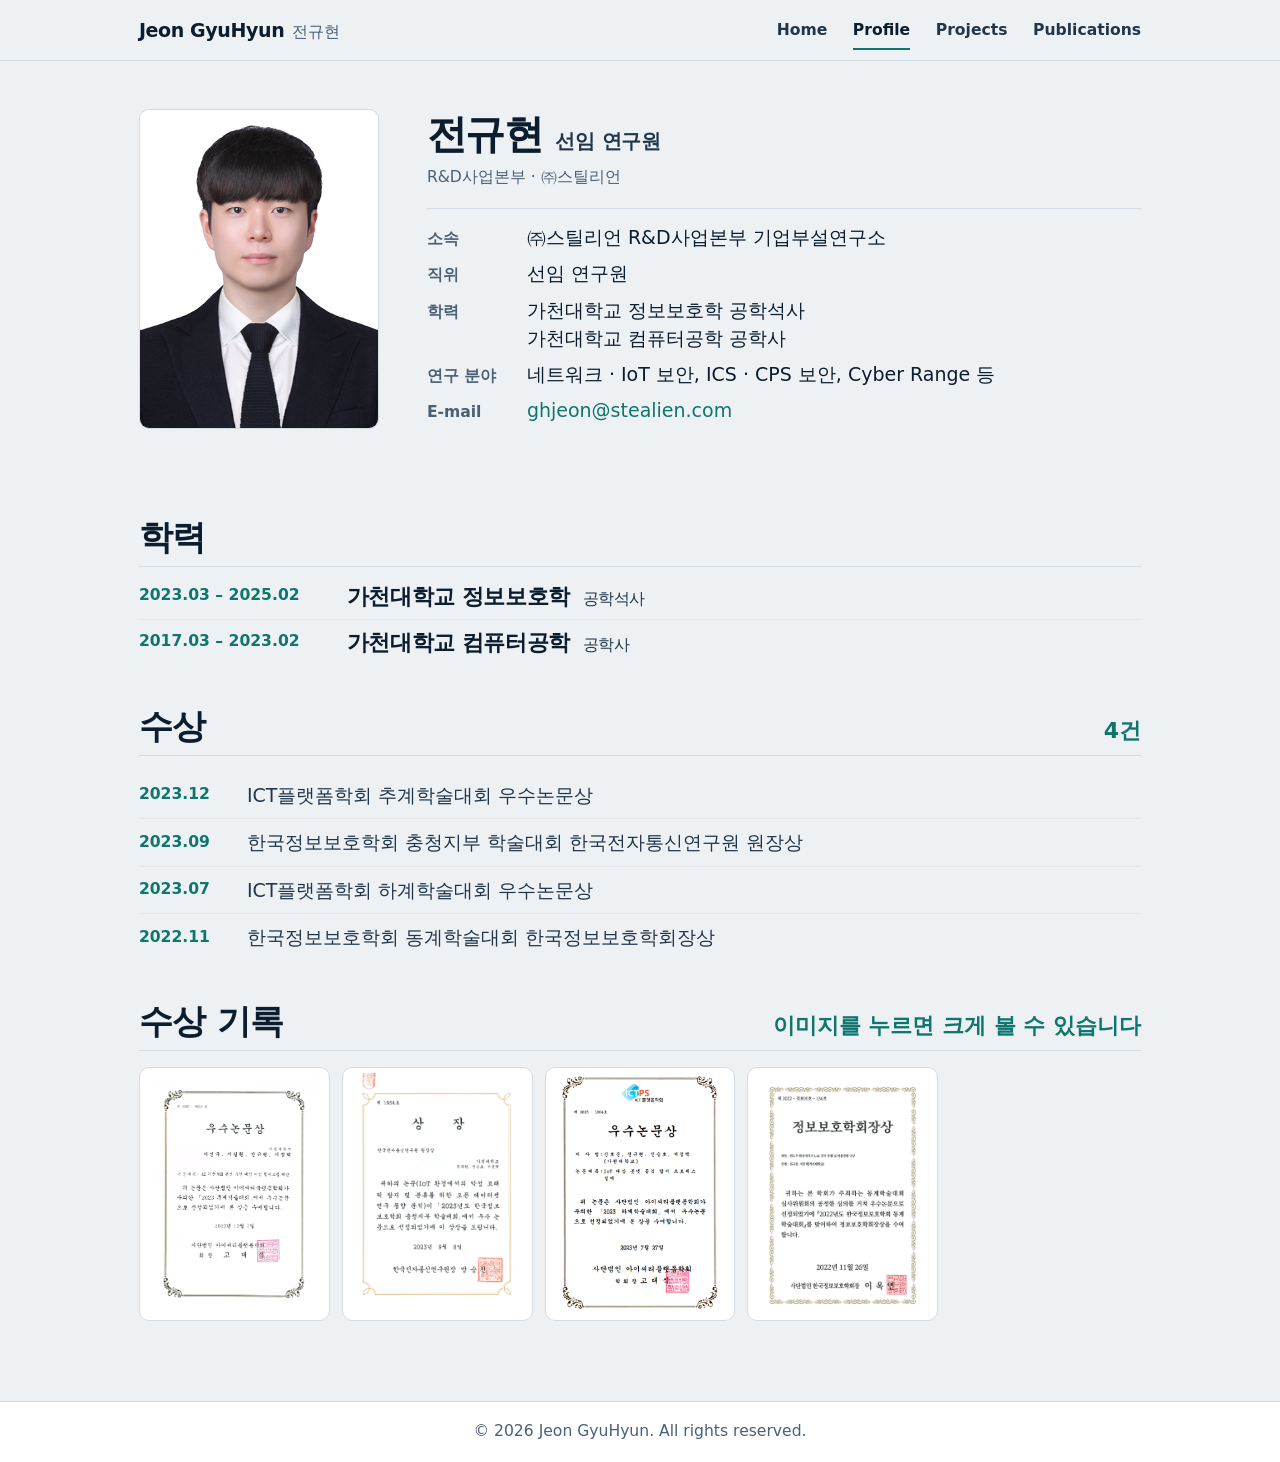
==== commit 54f4d02d: "Update profile.html" ====
--- a/profile.html
+++ b/profile.html
@@ -6,7 +6,7 @@
 <title>전규현 | Profile</title>
 <meta name="description" content="전규현의 학력, 수상 내역 및 활동 기록.">
 <meta name="theme-color" content="#0b1d2e">
-<link rel="stylesheet" href="style.css?v=20260913">
+<link rel="stylesheet" href="style.css?v=20260913c">
 </head>
 <body>
 
@@ -41,7 +41,7 @@
       <h1 class="pcard__name">전규현 <span class="pcard__title">선임 연구원</span></h1>
       <p class="pcard__role">R&amp;D사업본부 · ㈜스틸리언</p>
       <dl class="pcard__info">
-        <div><dt>소속</dt><dd>㈜스틸리언 R&amp;D사업본부</dd></div>
+        <div><dt>소속</dt><dd>㈜스틸리언 R&amp;D사업본부 기업부설연구소</dd></div>
         <div><dt>직위</dt><dd>선임 연구원</dd></div>
         <div><dt>학력</dt><dd>가천대학교 정보보호학 공학석사<br>가천대학교 컴퓨터공학 공학사</dd></div>
         <div><dt>연구 분야</dt><dd>네트워크 · IoT 보안, ICS · CPS 보안, Cyber Range 등</dd></div>
@@ -138,6 +138,6 @@
   </div>
 </footer>
 
-<script src="app.js?v=20260913" defer></script>
+<script src="app.js?v=20260913c" defer></script>
 </body>
 </html>
--- a/style.css
+++ b/style.css
@@ -29,7 +29,7 @@
   --sans: "Pretendard Variable", Pretendard, -apple-system, BlinkMacSystemFont,
           "Apple SD Gothic Neo", "Segoe UI", "Malgun Gothic", system-ui, sans-serif;
 
-  --fs-display: clamp(2.1rem, 0.9rem + 6vw, 5rem);
+  --fs-display: clamp(1.6rem, 8.6vw, 5rem);
   --fs-h2:      clamp(1.5rem, 1.2rem + 1.2vw, 2.1rem);
   --fs-h3:      clamp(1.15rem, 1.05rem + 0.45vw, 1.375rem);
   --fs-body:    clamp(1.0625rem, 1rem + 0.25vw, 1.1875rem);
@@ -49,12 +49,15 @@
 
 html {
   -webkit-text-size-adjust: 100%;
+  overflow-x: clip;
   scroll-behavior: smooth;
   scroll-padding-top: calc(var(--bar-h) + 1rem);
 }
 
 body {
   margin: 0;
+  overflow-x: clip;
+  min-width: 0;
   background: var(--paper);
   color: var(--ink);
   font-family: var(--sans);
@@ -222,10 +225,20 @@
 @media (max-width: 52rem) {
   .nav-toggle { display: block; }
 
+  /* backdrop-filter가 fixed 자손의 기준 박스가 되어 메뉴가 잘리므로 모바일에서는 해제 */
+  .bar {
+    backdrop-filter: none;
+    -webkit-backdrop-filter: none;
+    background: var(--paper);
+  }
+
   .nav {
     position: fixed;
     z-index: 60;
-    inset: 0 0 0 auto;
+    top: 0;
+    right: 0;
+    bottom: 0;
+    height: 100dvh;
     width: min(80vw, 19rem);
     padding: calc(var(--bar-h) + 1.25rem) 1.5rem 2rem;
     background: var(--surface);
@@ -304,7 +317,7 @@
 
 .hero__lede {
   margin-top: clamp(1rem, 0.8rem + 0.6vw, 1.25rem);
-  font-size: min(1.25rem, 3.9vw);
+  font-size: min(1.25rem, 3.6vw);
   white-space: nowrap;
   line-height: 1.65;
   color: #dde6ee;
@@ -419,6 +432,9 @@
   transition: background-color 0.15s ease;
 }
 .deck__btn:hover { background: rgba(11, 29, 46, 0.85); }
+@media (max-width: 36rem) {
+  .deck__btn { width: 2rem; height: 2rem; font-size: 0.85rem; }
+}
 .deck__btn--prev { left: 0.75rem; }
 .deck__btn--next { right: 0.75rem; }
 
@@ -449,8 +465,9 @@
 
 .section__head {
   display: flex;
+  flex-wrap: wrap;
   align-items: baseline;
-  gap: 1rem;
+  gap: 0.35rem 1rem;
   padding-bottom: 0.45rem;
   margin-bottom: clamp(0.75rem, 0.6rem + 0.5vw, 1.1rem);
   border-bottom: 1px solid var(--rule);
@@ -464,6 +481,9 @@
   text-align: right;
   font-variant-numeric: tabular-nums;
 }
+@media (max-width: 36rem) {
+  .section__head p { margin-left: 0; width: 100%; text-align: left; font-size: var(--fs-body); }
+}
 
 .prose {
   max-width: 60ch;
@@ -483,14 +503,14 @@
 }
 .contact div {
   display: grid;
-  grid-template-columns: 5.5rem 1fr;
+  grid-template-columns: 5.5rem minmax(0, 1fr);
   gap: 0.75rem;
   align-items: baseline;
   font-size: var(--fs-small);
 }
 .contact dt { color: var(--ink-45); }
 .contact dd { margin: 0; }
-.contact a { overflow-wrap: anywhere; }
+.contact dd { overflow-wrap: anywhere; }
 
 /* tag list */
 .tags {
@@ -537,7 +557,8 @@
 }
 
 .pcard__name {
-  font-size: clamp(1.75rem, 1.3rem + 2vw, 2.5rem);
+  font-size: clamp(1.6rem, 1.2rem + 2vw, 2.5rem);
+  overflow-wrap: anywhere;
   letter-spacing: -0.035em;
 }
 .pcard__title {
@@ -770,6 +791,7 @@
   }
   .table td:first-child { border-top: 0; }
 
+  .table td { overflow-wrap: anywhere; }
   .table td::before {
     content: attr(data-label);
     display: inline-block;
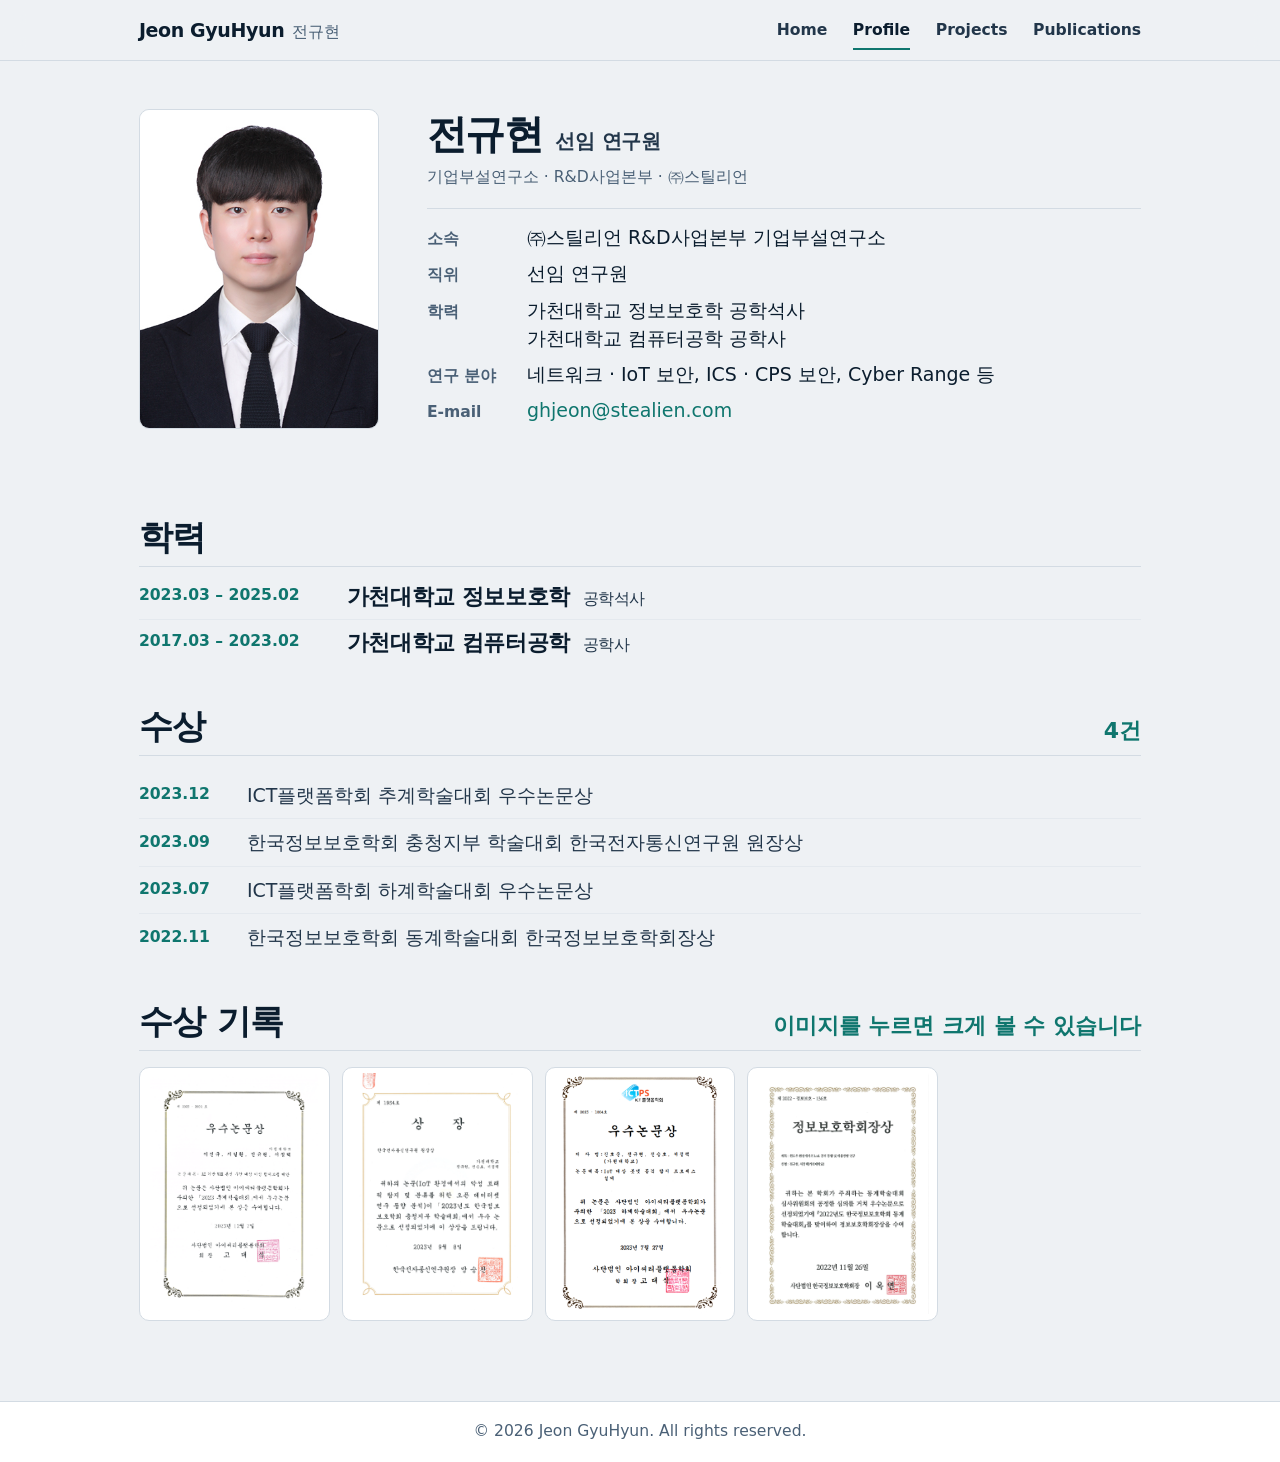
==== commit ce4b5221: "Update profile.html" ====
--- a/profile.html
+++ b/profile.html
@@ -39,7 +39,7 @@
 
     <div>
       <h1 class="pcard__name">전규현 <span class="pcard__title">선임 연구원</span></h1>
-      <p class="pcard__role">R&amp;D사업본부 · ㈜스틸리언</p>
+      <p class="pcard__role">기업부설연구소 · R&amp;D사업본부 · ㈜스틸리언</p>
       <dl class="pcard__info">
         <div><dt>소속</dt><dd>㈜스틸리언 R&amp;D사업본부 기업부설연구소</dd></div>
         <div><dt>직위</dt><dd>선임 연구원</dd></div>
--- a/style.css
+++ b/style.css
@@ -351,12 +351,12 @@
 /* ledger strip */
 .ledger {
   display: grid;
-  grid-template-columns: repeat(4, minmax(0, 1fr));
+  grid-template-columns: repeat(5, minmax(0, 1fr));
   gap: 0.75rem;
   margin: clamp(1.75rem, 1.25rem + 2vw, 2.5rem) 0 0;
 }
 .ledger div {
-  padding: 1rem 1.1rem 0.9rem;
+  padding: 1rem 0.6rem 0.9rem;
   border: 1px solid var(--panel-rule);
   border-radius: var(--radius);
   background: rgba(255, 255, 255, 0.04);
@@ -377,9 +377,25 @@
   font-weight: 600;
   color: var(--panel-text);
 }
-
+.ledger__sub {
+  display: block;
+  margin-top: 0.15rem;
+  font-size: 0.8em;
+  font-weight: 500;
+  color: var(--panel-mute);
+  word-break: keep-all;
+}
+
+/* 태블릿: 3칸 + 2칸 */
+@media (max-width: 48rem) {
+  .ledger { grid-template-columns: repeat(6, minmax(0, 1fr)); }
+  .ledger div { grid-column: span 2; }
+  .ledger div:nth-child(n + 4) { grid-column: span 3; }
+}
+/* 모바일: 2칸 + 3칸 (논문·연구과제를 넓게) */
 @media (max-width: 34rem) {
-  .ledger { grid-template-columns: repeat(2, minmax(0, 1fr)); }
+  .ledger div { grid-column: span 2; }
+  .ledger div:nth-child(-n + 2) { grid-column: span 3; }
 }
 
 /* =========================================================
